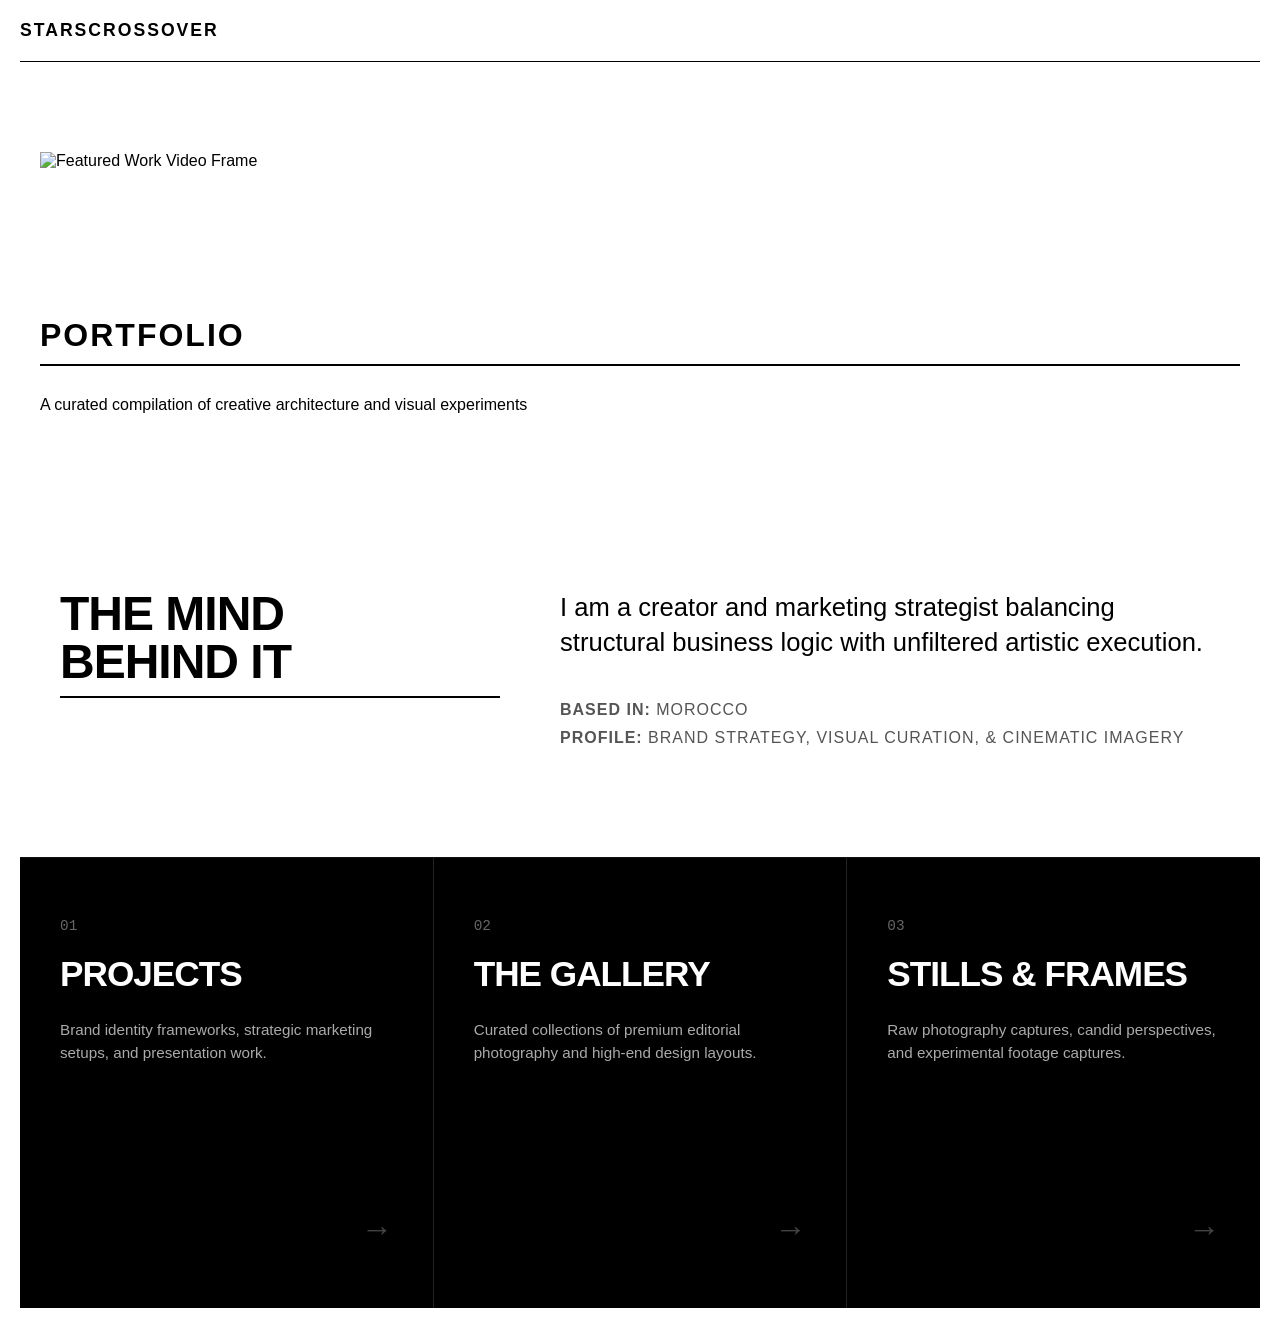
==== index.html @ d44fe6d1 "Update index.html" ====
<!DOCTYPE html>
<html lang="en">
<head>
    <meta charset="UTF-8">
    <meta name="viewport" content="width=device-width, initial-scale=1.0">
    <title>Portfolio - Starscrossover</title>
    <link rel="stylesheet" href="./style.css">
</head>
<body>

    <!-- MAIN BRAND HEADER -->
    <header class="site-header">
        <h1>Starscrossover</h1>
    </header>

    <!-- HERO IMAGE BLOCK (Inspired by Buro Reng) -->
    <section class="hero-image-container">
        <!-- You can replace this link later with any image or video still you want! -->
        <img src="https://images.unsplash.com/photo-1516035069371-29a1b244cc32?q=80&w=1600&auto=format&fit=crop" alt="Featured Work Video Frame">
    </section>

    <!-- BIG BOLD TITLE & REFINED TAGLINE -->
    <section class="portfolio-title-block">
        <h2 class="massive-title">PORTFOLIO</h2>
        <p class="refined-subtitle">A curated compilation of creative architecture and visual experiments</p>
    </section>

    <!-- ABOUT ME / INFO SECTION -->
    <section class="intro-section">
        <div class="intro-grid">
            <div class="intro-title">
                <h2>The Mind<br>Behind It</h2>
            </div>
            <div class="intro-text">
                <p class="bio-lead">I am a creator and marketing strategist balancing structural business logic with unfiltered artistic execution.</p>
                <div class="bio-details">
                    <p><strong>Based in:</strong> Morocco</p>
                    <p><strong>Profile:</strong> Brand Strategy, Visual Curation, & Cinematic Imagery</p>
                </div>
            </div>
        </div>
    </section>

    <!-- HORIZONTAL FUNKY GATEWAY DECK -->
    <main class="deck-section">
        <div class="deck-container">
            
            <a href="./projects/" class="deck-card">
                <span class="deck-number">01</span>
                <h3>Projects</h3>
                <p>Brand identity frameworks, strategic marketing setups, and presentation work.</p>
                <span class="deck-arrow">→</span>
            </a>

            <a href="./gallery/" class="deck-card">
                <span class="deck-number">02</span>
                <h3>The Gallery</h3>
                <p>Curated collections of premium editorial photography and high-end design layouts.</p>
                <span class="deck-arrow">→</span>
            </a>

            <a href="./stills/" class="deck-card">
                <span class="deck-number">03</span>
                <h3>Stills & Frames</h3>
                <p>Raw photography captures, candid perspectives, and experimental footage captures.</p>
                <span class="deck-arrow">→</span>
            </a>

        </div>
    </main>

</body>
</html>
---- style.css ----
html {
    scroll-behavior: smooth;
}

body {
    margin: 0;
    padding: 20px;
    font-family: Arial, sans-serif;
    background-color: #fff;
    color: #000;
}

header {
    display: flex;
    justify-content: space-between;
    align-items: center;
    padding-bottom: 20px;
    border-bottom: 1px solid #000; /* Clean raw black line */
    margin-bottom: 30px;
}

header h1 {
    font-size: 1.1rem;
    font-weight: bold;
    text-transform: uppercase;
    letter-spacing: 2px;
    margin: 0;
}

nav a {
    color: #000;
    text-decoration: none;
    margin-left: 15px;
    font-size: 0.9rem;
}

nav a:hover {
    text-decoration: underline;
}

/* The Daniel Arnold Grid Style */
.gallery {
    display: grid;
    /* This creates columns that automatically adjust to fill the screen width */
    grid-template-columns: repeat(auto-fill, minmax(250px, 1fr));
    gap: 10px; 
}

.gallery-item img {
    width: 100%;
    height: auto;
    display: block;
}

section {
    padding: 60px 20px;
    max-width: 1200px;
    margin: 0 auto;
}

section h2 {
    font-size: 2rem;
    margin-bottom: 30px;
    text-transform: uppercase;
    letter-spacing: 2px;
    border-bottom: 2px solid #000; /* Matches your clean black line theme */
    padding-bottom: 10px;
}

/* Sub-page layouts */
.page-container {
    max-width: 1000px;
    margin: 60px auto;
    padding: 0 20px;
}

.page-title {
    font-size: 2rem;
    text-transform: uppercase;
    letter-spacing: 2px;
    margin-bottom: 40px;
    border-bottom: 2px solid #000;
    padding-bottom: 10px;
}

/* Side-by-side Project Layout */
.work-item {
    display: flex;
    gap: 40px;
    margin-bottom: 60px;
    align-items: center;
    background: #fff;
}

.work-media {
    flex: 1;
}

.work-media img {
    width: 100%;
    height: auto;
    display: block;
}

.work-description {
    flex: 1;
}

.work-description h3 {
    font-size: 1.6rem;
    margin-top: 0;
    margin-bottom: 5px;
}

.work-description h4 {
    font-size: 1rem;
    color: #666;
    text-transform: uppercase;
    letter-spacing: 1px;
    margin-bottom: 20px;
}

.work-description p {
    font-size: 1rem;
    line-height: 1.6;
    color: #333;
}

/* Responsive tweak for mobile screens */
@media (max-width: 768px) {
    .work-item {
        flex-direction: column;
        gap: 20px;
    }
}
/* ==========================================
   NEW EDITORIAL ACCUEIL STYLES 
   ========================================== */

/* Full Screen Hero with Black & White Background Image */
.hero-section {
    position: relative;
    height: 100vh;
    width: 100%;
    display: flex;
    align-items: center;
    justify-content: center;
    text-align: center;
    /* You can swap the image URL below whenever you want to use your own background photo */
    background-image: url('https://images.unsplash.com/photo-1516035069371-29a1b244cc32?q=80&w=1600&auto=format&fit=crop');
    background-size: cover;
    background-position: center;
    background-repeat: no-repeat;
    filter: grayscale(100%); /* Keeps it moody black and white */
    padding: 0;
    margin: 0;
}

/* Subtle dark overlay so text pops sharply */
.hero-overlay {
    position: absolute;
    top: 0;
    left: 0;
    width: 100%;
    height: 100%;
    background: rgba(255, 255, 255, 0.15); /* Sleek light mist over the photo */
    z-index: 1;
}

.hero-content {
    position: relative;
    z-index: 2;
}

.hero-content h1 {
    font-size: clamp(4rem, 10vw, 8rem); /* Massively scales up cleanly without breaking */
    font-weight: 900;
    color: #000;
    letter-spacing: -4px;
    margin: 0;
    line-height: 0.9;
    text-transform: uppercase;
}

.hero-subtitle {
    font-size: clamp(0.9rem, 2vw, 1.2rem);
    color: #111;
    text-transform: uppercase;
    letter-spacing: 3px;
    margin-top: 20px;
    font-weight: 500;
}

/* Elegant Intro Block */
.intro-section {
    background: #fff;
    padding: 100px 40px;
    border-bottom: 1px solid #111;
}

.intro-grid {
    max-width: 1200px;
    margin: 0 auto;
    display: grid;
    grid-template-columns: 1fr 1.5fr;
    gap: 60px;
}

.intro-title h2 {
    font-size: 3rem;
    line-height: 1;
    letter-spacing: -1px;
    text-transform: uppercase;
    margin: 0;
}

.bio-lead {
    font-size: 1.6rem;
    line-height: 1.4;
    color: #000;
    margin-top: 0;
    margin-bottom: 40px;
}

.bio-details p {
    font-size: 1rem;
    margin: 10px 0;
    color: #555;
    text-transform: uppercase;
    letter-spacing: 1px;
}

/* Horizontal Funky Gateway Deck */
.deck-section {
    background: #000; /* Contrast shift to stark black */
    padding: 0;
}

.deck-container {
    display: flex;
    width: 100%;
    min-height: 450px;
}

.deck-card {
    flex: 1;
    padding: 60px 40px;
    color: #fff;
    text-decoration: none;
    border-right: 1px solid #222;
    display: flex;
    flex-direction: column;
    justify-content: space-between;
    transition: all 0.4s cubic-bezier(0.25, 1, 0.5, 1);
    position: relative;
    background: #000;
}

.deck-card:last-child {
    border-right: none;
}

.deck-number {
    font-size: 0.9rem;
    font-family: monospace;
    color: #666;
    display: block;
}

.deck-card h3 {
    font-size: 2.2rem;
    text-transform: uppercase;
    letter-spacing: -1px;
    margin: 20px 0 10px 0;
    transition: transform 0.3s ease;
}

.deck-card p {
    font-size: 0.95rem;
    line-height: 1.5;
    color: #aaa;
    margin-bottom: auto;
}

.deck-arrow {
    font-size: 2rem;
    color: #444;
    transition: all 0.3s ease;
    align-self: flex-end;
}

/* Modern Hover States */
.deck-card:hover {
    background: #111;
}

.deck-card:hover h3 {
    color: #fff;
    transform: translateX(5px);
}

.deck-card:hover .deck-arrow {
    color: #fff;
    transform: translateX(8px);
}

/* Responsive Overrides for Mobile Screens */
@media (max-width: 900px) {
    .intro-grid {
        grid-template-columns: 1fr;
        gap: 30px;
    }
    .deck-container {
        flex-direction: column;
    }
    .deck-card {
        border-right: none;
        border-bottom: 1px solid #222;
        min-height: 250px;
    }
}
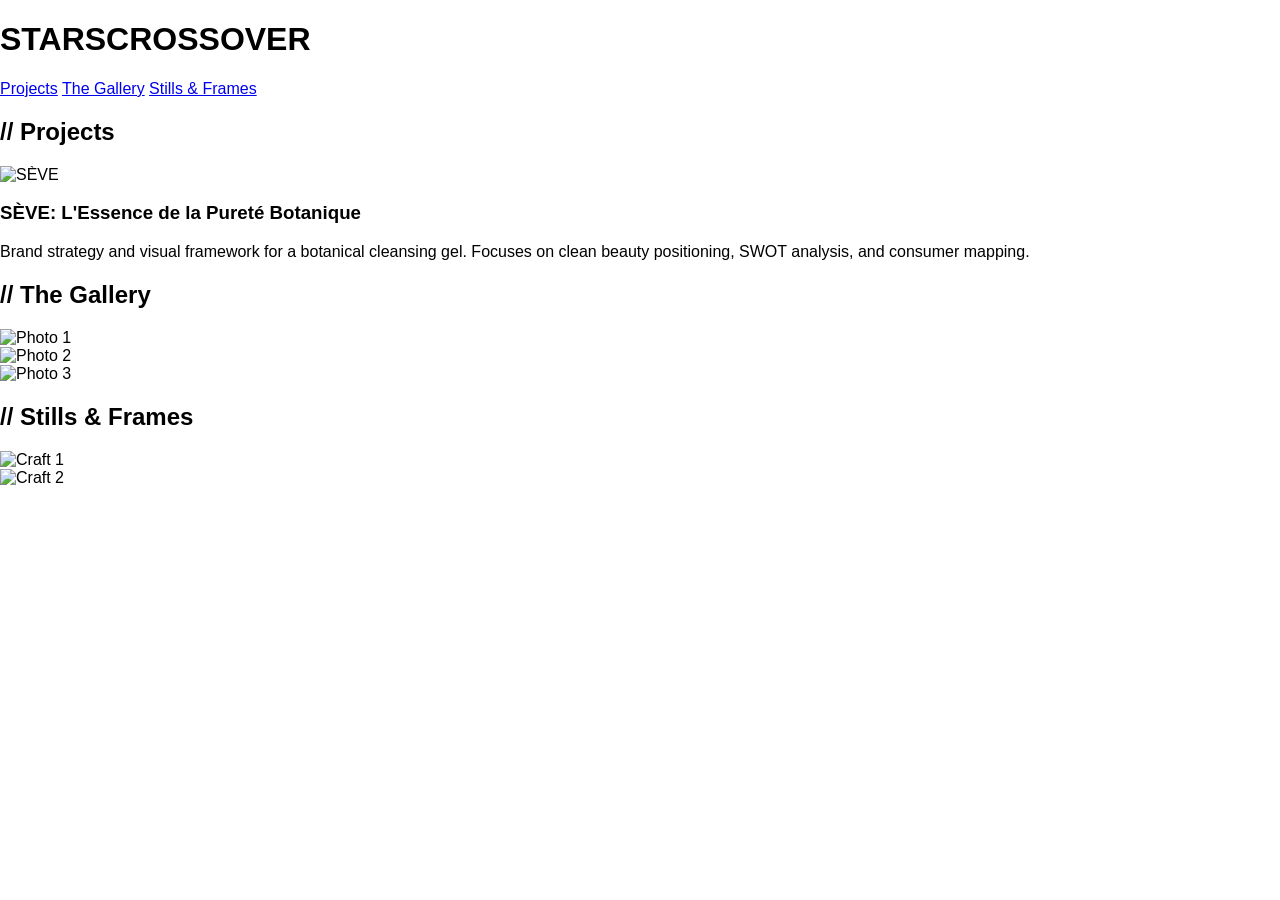
==== commit a2c7ce30: "Update index.html" ====
--- a/index.html
+++ b/index.html
@@ -3,70 +3,58 @@
 <head>
     <meta charset="UTF-8">
     <meta name="viewport" content="width=device-width, initial-scale=1.0">
-    <title>Portfolio - Starscrossover</title>
+    <title>Starscrossover</title>
     <link rel="stylesheet" href="./style.css">
 </head>
 <body>
 
-    <!-- MAIN BRAND HEADER -->
-    <header class="site-header">
-        <h1>Starscrossover</h1>
+    <!-- CLEAN RAW TOP NAVIGATION BAR -->
+    <header>
+        <h1>STARSCROSSOVER</h1>
+        <nav>
+            <a href="#projects">Projects</a>
+            <a href="#gallery">The Gallery</a>
+            <a href="#stills">Stills & Frames</a>
+        </nav>
     </header>
 
-    <!-- HERO IMAGE BLOCK (Inspired by Buro Reng) -->
-    <section class="hero-image-container">
-        <!-- You can replace this link later with any image or video still you want! -->
-        <img src="https://images.unsplash.com/photo-1516035069371-29a1b244cc32?q=80&w=1600&auto=format&fit=crop" alt="Featured Work Video Frame">
-    </section>
+    <!-- FLAT RAW CONTENT AREA -->
+    <main>
 
-    <!-- BIG BOLD TITLE & REFINED TAGLINE -->
-    <section class="portfolio-title-block">
-        <h2 class="massive-title">PORTFOLIO</h2>
-        <p class="refined-subtitle">A curated compilation of creative architecture and visual experiments</p>
-    </section>
-
-    <!-- ABOUT ME / INFO SECTION -->
-    <section class="intro-section">
-        <div class="intro-grid">
-            <div class="intro-title">
-                <h2>The Mind<br>Behind It</h2>
-            </div>
-            <div class="intro-text">
-                <p class="bio-lead">I am a creator and marketing strategist balancing structural business logic with unfiltered artistic execution.</p>
-                <div class="bio-details">
-                    <p><strong>Based in:</strong> Morocco</p>
-                    <p><strong>Profile:</strong> Brand Strategy, Visual Curation, & Cinematic Imagery</p>
+        <!-- PROJECTS -->
+        <section id="projects">
+            <h2>// Projects</h2>
+            
+            <div class="raw-item">
+                <div class="raw-media">
+                    <img src="https://picsum.photos/800/600" alt="SÈVE">
+                </div>
+                <div class="raw-info">
+                    <h3>SÈVE: L'Essence de la Pureté Botanique</h3>
+                    <p>Brand strategy and visual framework for a botanical cleansing gel. Focuses on clean beauty positioning, SWOT analysis, and consumer mapping.</p>
                 </div>
             </div>
-        </div>
-    </section>
+        </section>
 
-    <!-- HORIZONTAL FUNKY GATEWAY DECK -->
-    <main class="deck-section">
-        <div class="deck-container">
-            
-            <a href="./projects/" class="deck-card">
-                <span class="deck-number">01</span>
-                <h3>Projects</h3>
-                <p>Brand identity frameworks, strategic marketing setups, and presentation work.</p>
-                <span class="deck-arrow">→</span>
-            </a>
+        <!-- THE GALLERY -->
+        <section id="gallery">
+            <h2>// The Gallery</h2>
+            <div class="raw-grid">
+                <div class="grid-image"><img src="https://i.imgur.com/qf37Ljo.jpeg" alt="Photo 1"></div>
+                <div class="grid-image"><img src="https://picsum.photos/800/600?random=2" alt="Photo 2"></div>
+                <div class="grid-image"><img src="https://picsum.photos/700/900?random=4" alt="Photo 3"></div>
+            </div>
+        </section>
 
-            <a href="./gallery/" class="deck-card">
-                <span class="deck-number">02</span>
-                <h3>The Gallery</h3>
-                <p>Curated collections of premium editorial photography and high-end design layouts.</p>
-                <span class="deck-arrow">→</span>
-            </a>
+        <!-- STILLS & FRAMES -->
+        <section id="stills">
+            <h2>// Stills & Frames</h2>
+            <div class="raw-grid">
+                <div class="grid-image"><img src="https://picsum.photos/600/600?random=3" alt="Craft 1"></div>
+                <div class="grid-image"><img src="https://picsum.photos/800/700?random=5" alt="Craft 2"></div>
+            </div>
+        </section>
 
-            <a href="./stills/" class="deck-card">
-                <span class="deck-number">03</span>
-                <h3>Stills & Frames</h3>
-                <p>Raw photography captures, candid perspectives, and experimental footage captures.</p>
-                <span class="deck-arrow">→</span>
-            </a>
-
-        </div>
     </main>
 
 </body>
--- a/style.css
+++ b/style.css
@@ -1,201 +1,87 @@
+/* ==========================================
+   GLOBAL STYLES & RESET
+   ========================================== */
 html {
     scroll-behavior: smooth;
 }
 
 body {
     margin: 0;
-    padding: 20px;
+    padding: 0;
     font-family: Arial, sans-serif;
     background-color: #fff;
     color: #000;
 }
 
-header {
+/* Minimal Header */
+.site-header {
+    padding: 30px 40px;
+    background: #fff;
+}
+
+.site-header h1 {
+    font-size: 1.2rem;
+    font-weight: bold;
+    text-transform: uppercase;
+    letter-spacing: 2px;
+    margin: 0;
+}
+
+/* ==========================================
+   HERO IMAGE BLOCK (Buro Reng Vibe)
+   ========================================== */
+.hero-image-container {
+    width: 100%;
+    max-height: 85vh;
+    overflow: hidden;
+    background: #000;
     display: flex;
-    justify-content: space-between;
     align-items: center;
-    padding-bottom: 20px;
-    border-bottom: 1px solid #000; /* Clean raw black line */
-    margin-bottom: 30px;
-}
-
-header h1 {
-    font-size: 1.1rem;
-    font-weight: bold;
-    text-transform: uppercase;
-    letter-spacing: 2px;
-    margin: 0;
-}
-
-nav a {
-    color: #000;
-    text-decoration: none;
-    margin-left: 15px;
-    font-size: 0.9rem;
-}
-
-nav a:hover {
-    text-decoration: underline;
-}
-
-/* The Daniel Arnold Grid Style */
-.gallery {
-    display: grid;
-    /* This creates columns that automatically adjust to fill the screen width */
-    grid-template-columns: repeat(auto-fill, minmax(250px, 1fr));
-    gap: 10px; 
-}
-
-.gallery-item img {
+}
+
+.hero-image-container img {
     width: 100%;
     height: auto;
+    object-fit: cover;
     display: block;
-}
-
-section {
-    padding: 60px 20px;
-    max-width: 1200px;
-    margin: 0 auto;
-}
-
-section h2 {
-    font-size: 2rem;
-    margin-bottom: 30px;
-    text-transform: uppercase;
-    letter-spacing: 2px;
-    border-bottom: 2px solid #000; /* Matches your clean black line theme */
-    padding-bottom: 10px;
-}
-
-/* Sub-page layouts */
-.page-container {
-    max-width: 1000px;
-    margin: 60px auto;
-    padding: 0 20px;
-}
-
-.page-title {
-    font-size: 2rem;
-    text-transform: uppercase;
-    letter-spacing: 2px;
-    margin-bottom: 40px;
-    border-bottom: 2px solid #000;
-    padding-bottom: 10px;
-}
-
-/* Side-by-side Project Layout */
-.work-item {
-    display: flex;
-    gap: 40px;
-    margin-bottom: 60px;
-    align-items: center;
+    /* Optional: uncomment the line below if you want the image to be black and white too */
+    /* filter: grayscale(100%); */
+}
+
+/* ==========================================
+   MASSIVE TYPOGRAPHY BLOCK
+   ========================================== */
+.portfolio-title-block {
+    padding: 80px 40px;
     background: #fff;
 }
 
-.work-media {
-    flex: 1;
-}
-
-.work-media img {
-    width: 100%;
-    height: auto;
-    display: block;
-}
-
-.work-description {
-    flex: 1;
-}
-
-.work-description h3 {
-    font-size: 1.6rem;
-    margin-top: 0;
-    margin-bottom: 5px;
-}
-
-.work-description h4 {
-    font-size: 1rem;
-    color: #666;
-    text-transform: uppercase;
-    letter-spacing: 1px;
-    margin-bottom: 20px;
-}
-
-.work-description p {
-    font-size: 1rem;
-    line-height: 1.6;
+.massive-title {
+    font-size: clamp(4rem, 12vw, 9rem);
+    font-weight: 900;
+    letter-spacing: -4px;
+    margin: 0;
+    line-height: 0.85;
+    text-transform: uppercase;
+}
+
+.refined-subtitle {
+    font-size: clamp(1rem, 2.5vw, 1.4rem);
     color: #333;
-}
-
-/* Responsive tweak for mobile screens */
-@media (max-width: 768px) {
-    .work-item {
-        flex-direction: column;
-        gap: 20px;
-    }
-}
-/* ==========================================
-   NEW EDITORIAL ACCUEIL STYLES 
-   ========================================== */
-
-/* Full Screen Hero with Black & White Background Image */
-.hero-section {
-    position: relative;
-    height: 100vh;
-    width: 100%;
-    display: flex;
-    align-items: center;
-    justify-content: center;
-    text-align: center;
-    /* You can swap the image URL below whenever you want to use your own background photo */
-    background-image: url('https://images.unsplash.com/photo-1516035069371-29a1b244cc32?q=80&w=1600&auto=format&fit=crop');
-    background-size: cover;
-    background-position: center;
-    background-repeat: no-repeat;
-    filter: grayscale(100%); /* Keeps it moody black and white */
-    padding: 0;
-    margin: 0;
-}
-
-/* Subtle dark overlay so text pops sharply */
-.hero-overlay {
-    position: absolute;
-    top: 0;
-    left: 0;
-    width: 100%;
-    height: 100%;
-    background: rgba(255, 255, 255, 0.15); /* Sleek light mist over the photo */
-    z-index: 1;
-}
-
-.hero-content {
-    position: relative;
-    z-index: 2;
-}
-
-.hero-content h1 {
-    font-size: clamp(4rem, 10vw, 8rem); /* Massively scales up cleanly without breaking */
-    font-weight: 900;
-    color: #000;
-    letter-spacing: -4px;
-    margin: 0;
-    line-height: 0.9;
-    text-transform: uppercase;
-}
-
-.hero-subtitle {
-    font-size: clamp(0.9rem, 2vw, 1.2rem);
-    color: #111;
-    text-transform: uppercase;
-    letter-spacing: 3px;
-    margin-top: 20px;
+    margin-top: 30px;
+    max-width: 700px;
+    line-height: 1.4;
     font-weight: 500;
 }
 
-/* Elegant Intro Block */
+/* ==========================================
+   ABOUT / INTRO SECTION
+   ========================================== */
 .intro-section {
     background: #fff;
     padding: 100px 40px;
-    border-bottom: 1px solid #111;
+    border-top: 1px solid #000;
+    border-bottom: 1px solid #000;
 }
 
 .intro-grid {
@@ -230,9 +116,11 @@
     letter-spacing: 1px;
 }
 
-/* Horizontal Funky Gateway Deck */
+/* ==========================================
+   HORIZONTAL ENTRY DECK
+   ========================================== */
 .deck-section {
-    background: #000; /* Contrast shift to stark black */
+    background: #000;
     padding: 0;
 }
 
@@ -252,7 +140,6 @@
     flex-direction: column;
     justify-content: space-between;
     transition: all 0.4s cubic-bezier(0.25, 1, 0.5, 1);
-    position: relative;
     background: #000;
 }
 
@@ -264,7 +151,6 @@
     font-size: 0.9rem;
     font-family: monospace;
     color: #666;
-    display: block;
 }
 
 .deck-card h3 {
@@ -289,13 +175,12 @@
     align-self: flex-end;
 }
 
-/* Modern Hover States */
+/* Hovers */
 .deck-card:hover {
     background: #111;
 }
 
 .deck-card:hover h3 {
-    color: #fff;
     transform: translateX(5px);
 }
 
@@ -304,7 +189,9 @@
     transform: translateX(8px);
 }
 
-/* Responsive Overrides for Mobile Screens */
+/* ==========================================
+   RESPONSIVE OVERRIDES
+   ========================================== */
 @media (max-width: 900px) {
     .intro-grid {
         grid-template-columns: 1fr;
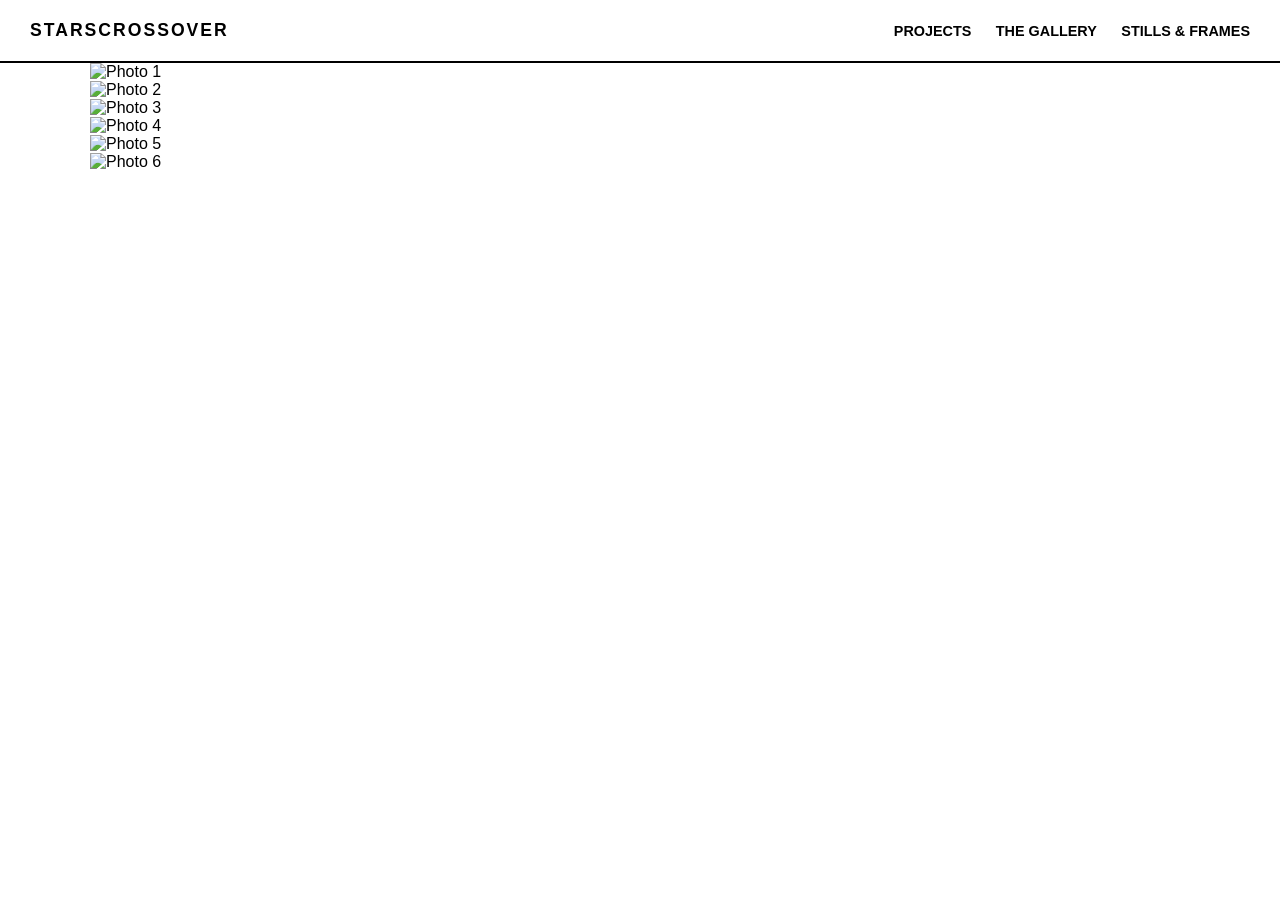
==== commit 2e9df5f1: "Update index.html" ====
--- a/index.html
+++ b/index.html
@@ -8,7 +8,6 @@
 </head>
 <body>
 
-    <!-- CLEAN RAW TOP NAVIGATION BAR -->
     <header>
         <h1>STARSCROSSOVER</h1>
         <nav>
@@ -18,43 +17,14 @@
         </nav>
     </header>
 
-    <!-- FLAT RAW CONTENT AREA -->
-    <main>
-
-        <!-- PROJECTS -->
-        <section id="projects">
-            <h2>// Projects</h2>
-            
-            <div class="raw-item">
-                <div class="raw-media">
-                    <img src="https://picsum.photos/800/600" alt="SÈVE">
-                </div>
-                <div class="raw-info">
-                    <h3>SÈVE: L'Essence de la Pureté Botanique</h3>
-                    <p>Brand strategy and visual framework for a botanical cleansing gel. Focuses on clean beauty positioning, SWOT analysis, and consumer mapping.</p>
-                </div>
-            </div>
-        </section>
-
-        <!-- THE GALLERY -->
-        <section id="gallery">
-            <h2>// The Gallery</h2>
-            <div class="raw-grid">
-                <div class="grid-image"><img src="https://i.imgur.com/qf37Ljo.jpeg" alt="Photo 1"></div>
-                <div class="grid-image"><img src="https://picsum.photos/800/600?random=2" alt="Photo 2"></div>
-                <div class="grid-image"><img src="https://picsum.photos/700/900?random=4" alt="Photo 3"></div>
-            </div>
-        </section>
-
-        <!-- STILLS & FRAMES -->
-        <section id="stills">
-            <h2>// Stills & Frames</h2>
-            <div class="raw-grid">
-                <div class="grid-image"><img src="https://picsum.photos/600/600?random=3" alt="Craft 1"></div>
-                <div class="grid-image"><img src="https://picsum.photos/800/700?random=5" alt="Craft 2"></div>
-            </div>
-        </section>
-
+    <main class="gallery">
+        <!-- Add as many images as you want here, they will automatically arrange into a perfect grid -->
+        <div class="gallery-item"><img src="https://i.imgur.com/qf37Ljo.jpeg" alt="Photo 1"></div>
+        <div class="gallery-item"><img src="https://picsum.photos/800/600?random=2" alt="Photo 2"></div>
+        <div class="gallery-item"><img src="https://picsum.photos/600/600?random=3" alt="Photo 3"></div>
+        <div class="gallery-item"><img src="https://picsum.photos/700/900?random=4" alt="Photo 4"></div>
+        <div class="gallery-item"><img src="https://picsum.photos/800/700?random=5" alt="Photo 5"></div>
+        <div class="gallery-item"><img src="https://picsum.photos/600/800?random=6" alt="Photo 6"></div>
     </main>
 
 </body>
--- a/style.css
+++ b/style.css
@@ -1,5 +1,5 @@
 /* ==========================================
-   GLOBAL STYLES & RESET
+   BRUTALIST URBAN RESET
    ========================================== */
 html {
     scroll-behavior: smooth;
@@ -13,196 +13,125 @@
     color: #000;
 }
 
-/* Minimal Header */
-.site-header {
-    padding: 30px 40px;
+/* Header & Nav back on a clean single line */
+header {
+    display: flex;
+    justify-content: space-between;
+    align-items: center;
+    padding: 20px 30px;
+    border-bottom: 2px solid #000; /* Sharp, thick black line */
     background: #fff;
+    position: sticky;
+    top: 0;
+    z-index: 100;
 }
 
-.site-header h1 {
-    font-size: 1.2rem;
+header h1 {
+    font-size: 1.1rem;
     font-weight: bold;
-    text-transform: uppercase;
     letter-spacing: 2px;
     margin: 0;
 }
 
-/* ==========================================
-   HERO IMAGE BLOCK (Buro Reng Vibe)
-   ========================================== */
-.hero-image-container {
-    width: 100%;
-    max-height: 85vh;
-    overflow: hidden;
-    background: #000;
-    display: flex;
-    align-items: center;
-}
-
-.hero-image-container img {
-    width: 100%;
-    height: auto;
-    object-fit: cover;
-    display: block;
-    /* Optional: uncomment the line below if you want the image to be black and white too */
-    /* filter: grayscale(100%); */
-}
-
-/* ==========================================
-   MASSIVE TYPOGRAPHY BLOCK
-   ========================================== */
-.portfolio-title-block {
-    padding: 80px 40px;
-    background: #fff;
-}
-
-.massive-title {
-    font-size: clamp(4rem, 12vw, 9rem);
-    font-weight: 900;
-    letter-spacing: -4px;
-    margin: 0;
-    line-height: 0.85;
+nav a {
+    color: #000;
+    text-decoration: none;
+    margin-left: 20px;
+    font-size: 0.9rem;
+    font-weight: bold;
     text-transform: uppercase;
 }
 
-.refined-subtitle {
-    font-size: clamp(1rem, 2.5vw, 1.4rem);
-    color: #333;
-    margin-top: 30px;
-    max-width: 700px;
-    line-height: 1.4;
-    font-weight: 500;
+nav a:hover {
+    text-decoration: underline;
 }
 
-/* ==========================================
-   ABOUT / INTRO SECTION
-   ========================================== */
-.intro-section {
-    background: #fff;
-    padding: 100px 40px;
-    border-top: 1px solid #000;
-    border-bottom: 1px solid #000;
+/* Content Container */
+main {
+    max-width: 1100px;
+    margin: 0 auto;
+    padding: 0 30px;
 }
 
-.intro-grid {
-    max-width: 1200px;
-    margin: 0 auto;
-    display: grid;
-    grid-template-columns: 1fr 1.5fr;
-    gap: 60px;
+section {
+    padding: 60px 0;
+    border-bottom: 1px dashed #000; /* Industrial dashed breaklines */
 }
 
-.intro-title h2 {
-    font-size: 3rem;
-    line-height: 1;
-    letter-spacing: -1px;
-    text-transform: uppercase;
-    margin: 0;
+section:last-child {
+    border-bottom: none;
 }
 
-.bio-lead {
-    font-size: 1.6rem;
-    line-height: 1.4;
-    color: #000;
+section h2 {
+    font-family: monospace; /* Gives it an unedited code look */
+    font-size: 1.2rem;
+    letter-spacing: 1px;
     margin-top: 0;
     margin-bottom: 40px;
 }
 
-.bio-details p {
-    font-size: 1rem;
-    margin: 10px 0;
-    color: #555;
-    text-transform: uppercase;
-    letter-spacing: 1px;
+/* Raw Project Layout (Image + Text block) */
+.raw-item {
+    display: flex;
+    gap: 40px;
+    align-items: flex-start;
 }
 
-/* ==========================================
-   HORIZONTAL ENTRY DECK
-   ========================================== */
-.deck-section {
-    background: #000;
-    padding: 0;
+.raw-media {
+    flex: 1.2;
 }
 
-.deck-container {
-    display: flex;
+.raw-media img {
     width: 100%;
-    min-height: 450px;
+    height: auto;
+    display: block;
+    border: 1px solid #000; /* Stark frame around image */
 }
 
-.deck-card {
+.raw-info {
     flex: 1;
-    padding: 60px 40px;
-    color: #fff;
-    text-decoration: none;
-    border-right: 1px solid #222;
-    display: flex;
-    flex-direction: column;
-    justify-content: space-between;
-    transition: all 0.4s cubic-bezier(0.25, 1, 0.5, 1);
-    background: #000;
 }
 
-.deck-card:last-child {
-    border-right: none;
+.raw-info h3 {
+    font-size: 1.3rem;
+    margin-top: 0;
+    margin-bottom: 15px;
+    font-weight: bold;
 }
 
-.deck-number {
-    font-size: 0.9rem;
-    font-family: monospace;
-    color: #666;
+.raw-info p {
+    font-size: 0.95rem;
+    line-height: 1.6;
+    color: #333;
 }
 
-.deck-card h3 {
-    font-size: 2.2rem;
-    text-transform: uppercase;
-    letter-spacing: -1px;
-    margin: 20px 0 10px 0;
-    transition: transform 0.3s ease;
+/* Clean, Raw Photo Grids */
+.raw-grid {
+    display: grid;
+    grid-template-columns: repeat(auto-fit, minmax(280px, 1fr));
+    gap: 20px;
 }
 
-.deck-card p {
-    font-size: 0.95rem;
-    line-height: 1.5;
-    color: #aaa;
-    margin-bottom: auto;
+.grid-image img {
+    width: 100%;
+    height: auto;
+    display: block;
+    border: 1px solid #000;
 }
 
-.deck-arrow {
-    font-size: 2rem;
-    color: #444;
-    transition: all 0.3s ease;
-    align-self: flex-end;
-}
-
-/* Hovers */
-.deck-card:hover {
-    background: #111;
-}
-
-.deck-card:hover h3 {
-    transform: translateX(5px);
-}
-
-.deck-card:hover .deck-arrow {
-    color: #fff;
-    transform: translateX(8px);
-}
-
-/* ==========================================
-   RESPONSIVE OVERRIDES
-   ========================================== */
-@media (max-width: 900px) {
-    .intro-grid {
-        grid-template-columns: 1fr;
-        gap: 30px;
+/* Quick responsive tweak for smaller viewports */
+@media (max-width: 768px) {
+    header {
+        flex-direction: column;
+        align-items: flex-start;
+        gap: 15px;
     }
-    .deck-container {
+    nav a {
+        margin-left: 0;
+        margin-right: 15px;
+    }
+    .raw-item {
         flex-direction: column;
-    }
-    .deck-card {
-        border-right: none;
-        border-bottom: 1px solid #222;
-        min-height: 250px;
+        gap: 20px;
     }
 }
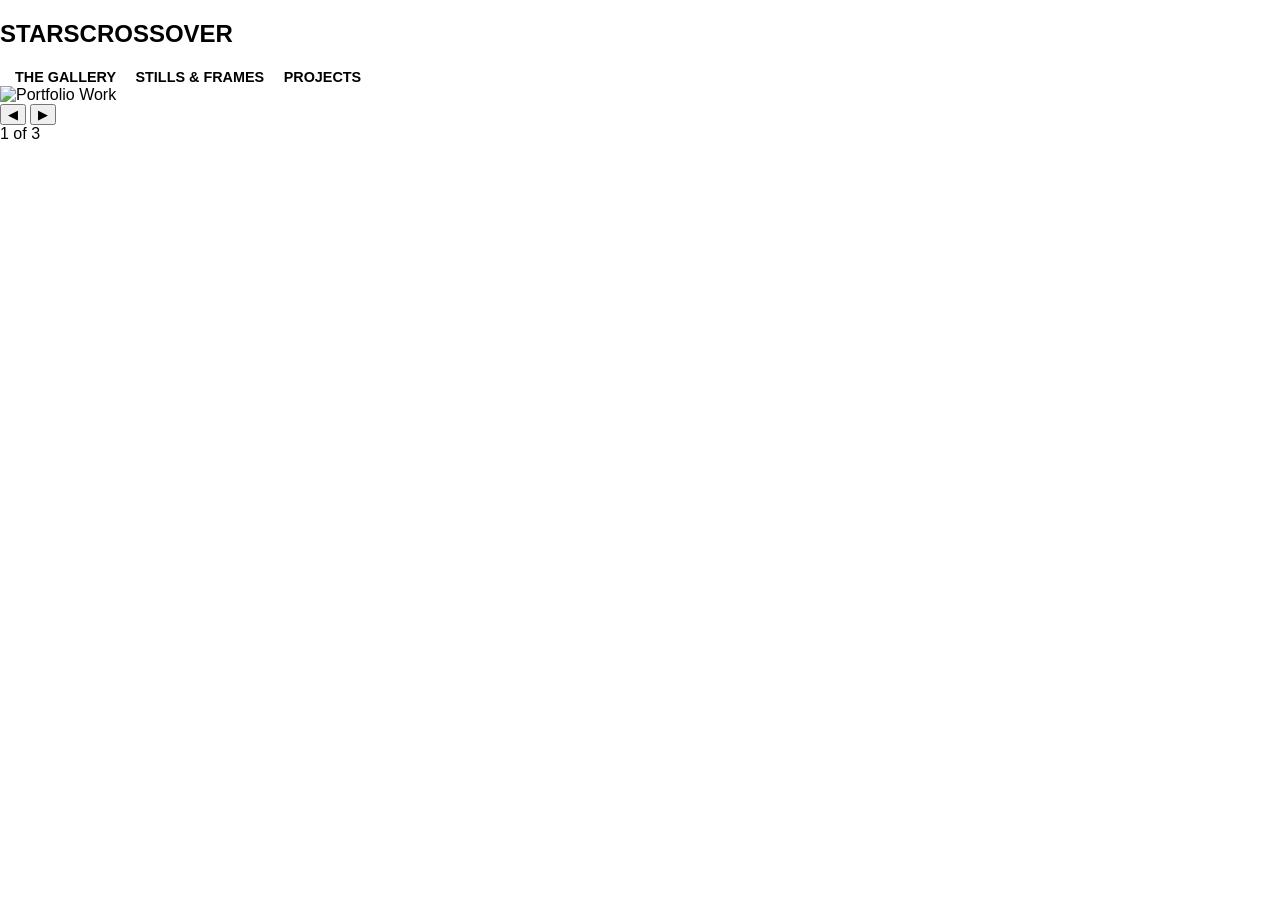
==== commit cb710eaf: "Update index.html" ====
--- a/index.html
+++ b/index.html
@@ -3,29 +3,120 @@
 <head>
     <meta charset="UTF-8">
     <meta name="viewport" content="width=device-width, initial-scale=1.0">
-    <title>Starscrossover</title>
+    <title>STARSCROSSOVER</title>
     <link rel="stylesheet" href="./style.css">
 </head>
 <body>
 
-    <header>
-        <h1>STARSCROSSOVER</h1>
-        <nav>
-            <a href="#projects">Projects</a>
-            <a href="#gallery">The Gallery</a>
-            <a href="#stills">Stills & Frames</a>
-        </nav>
-    </header>
+    <div class="portfolio-container">
+        
+        <!-- FIXED LEFT SIDE PANEL (Inspired by image_3cfa68.png & image_3cf6fd.jpg) -->
+        <aside class="side-panel">
+            <div class="logo-area">
+                <h1>STARSCROSSOVER</h1>
+            </div>
+            <nav class="nav-links">
+                <a href="#" class="active" onclick="switchCategory('gallery')">The Gallery</a>
+                <a href="#" onclick="switchCategory('stills')">Stills & Frames</a>
+                <a href="#" onclick="switchCategory('projects')">Projects</a>
+            </nav>
+        </aside>
 
-    <main class="gallery">
-        <!-- Add as many images as you want here, they will automatically arrange into a perfect grid -->
-        <div class="gallery-item"><img src="https://i.imgur.com/qf37Ljo.jpeg" alt="Photo 1"></div>
-        <div class="gallery-item"><img src="https://picsum.photos/800/600?random=2" alt="Photo 2"></div>
-        <div class="gallery-item"><img src="https://picsum.photos/600/600?random=3" alt="Photo 3"></div>
-        <div class="gallery-item"><img src="https://picsum.photos/700/900?random=4" alt="Photo 4"></div>
-        <div class="gallery-item"><img src="https://picsum.photos/800/700?random=5" alt="Photo 5"></div>
-        <div class="gallery-item"><img src="https://picsum.photos/600/800?random=6" alt="Photo 6"></div>
-    </main>
+        <!-- MAIN VIEWER AREA -->
+        <main class="viewer-area">
+            <div class="image-wrapper">
+                <img id="display-image" src="" alt="Portfolio Work">
+            </div>
+
+            <!-- ARROW CONTROLS & COUNTER -->
+            <div class="controls-container">
+                <div class="arrow-buttons">
+                    <button onclick="prevImage()">◀</button>
+                    <button onclick="nextImage()">▶</button>
+                </div>
+                <div id="image-counter" class="counter">0 of 0</div>
+            </div>
+        </main>
+
+    </div>
+
+    <!-- RAW SLIDER SCRIPT -->
+    <script>
+        // Paste your own hosted image URLs here to display your real work!
+        const portfolioData = {
+            gallery: [
+                "https://i.imgur.com/qf37Ljo.jpeg",
+                "https://picsum.photos/800/600?random=11",
+                "https://picsum.photos/700/900?random=12"
+            ],
+            stills: [
+                "https://picsum.photos/600/600?random=21",
+                "https://picsum.photos/800/700?random=22"
+            ],
+            projects: [
+                "https://picsum.photos/800/600?random=31"
+            ]
+        };
+
+        let currentCategory = 'gallery';
+        let currentIndex = 0;
+
+        function updateViewer() {
+            const images = portfolioData[currentCategory];
+            const imgElement = document.getElementById('display-image');
+            const counterElement = document.getElementById('image-counter');
+            
+            if (images && images.length > 0) {
+                imgElement.src = images[currentIndex];
+                counterElement.textContent = `${currentIndex + 1} of ${images.length}`;
+                imgElement.style.display = "block";
+            } else {
+                imgElement.style.display = "none";
+                counterElement.textContent = "0 of 0";
+            }
+        }
+
+        function switchCategory(category) {
+            currentCategory = category;
+            currentIndex = 0;
+            
+            // Toggle active menu styling
+            document.querySelectorAll('.nav-links a').forEach(link => {
+                link.classList.remove('active');
+                if(link.textContent.toLowerCase().includes(category === 'stills' ? 'stills' : category)) {
+                    link.classList.add('active');
+                }
+            });
+
+            updateViewer();
+            event.preventDefault();
+        }
+
+        function nextImage() {
+            const images = portfolioData[currentCategory];
+            if (currentIndex < images.length - 1) {
+                currentIndex++;
+            } else {
+                currentIndex = 0; // Loops back to start
+            }
+            updateViewer();
+        }
+
+        function prevImage() {
+            const images = portfolioData[currentCategory];
+            if (currentIndex > 0) {
+                currentIndex--;
+            } else {
+                currentIndex = images.length - 1; // Loops to end
+            }
+            updateViewer();
+        }
+
+        // Run on load
+        window.onload = () => {
+            updateViewer();
+        };
+    </script>
 
 </body>
 </html>
--- a/style.css
+++ b/style.css
@@ -1,6 +1,3 @@
-/* ==========================================
-   BRUTALIST URBAN RESET
-   ========================================== */
 html {
     scroll-behavior: smooth;
 }
@@ -13,22 +10,20 @@
     color: #000;
 }
 
-/* Header & Nav back on a clean single line */
 header {
     display: flex;
     justify-content: space-between;
     align-items: center;
     padding: 20px 30px;
-    border-bottom: 2px solid #000; /* Sharp, thick black line */
+    border-bottom: 1px solid #000; /* Clean raw thin black line */
+    margin-bottom: 30px;
     background: #fff;
-    position: sticky;
-    top: 0;
-    z-index: 100;
 }
 
 header h1 {
     font-size: 1.1rem;
     font-weight: bold;
+    text-transform: uppercase;
     letter-spacing: 2px;
     margin: 0;
 }
@@ -36,7 +31,7 @@
 nav a {
     color: #000;
     text-decoration: none;
-    margin-left: 20px;
+    margin-left: 15px;
     font-size: 0.9rem;
     font-weight: bold;
     text-transform: uppercase;
@@ -46,80 +41,21 @@
     text-decoration: underline;
 }
 
-/* Content Container */
-main {
-    max-width: 1100px;
-    margin: 0 auto;
-    padding: 0 30px;
+/* Daniel Arnold Grid Style */
+.gallery {
+    display: grid;
+    grid-template-columns: repeat(auto-fill, minmax(250px, 1fr));
+    gap: 10px;
+    padding: 0 30px 30px 30px;
 }
 
-section {
-    padding: 60px 0;
-    border-bottom: 1px dashed #000; /* Industrial dashed breaklines */
-}
-
-section:last-child {
-    border-bottom: none;
-}
-
-section h2 {
-    font-family: monospace; /* Gives it an unedited code look */
-    font-size: 1.2rem;
-    letter-spacing: 1px;
-    margin-top: 0;
-    margin-bottom: 40px;
-}
-
-/* Raw Project Layout (Image + Text block) */
-.raw-item {
-    display: flex;
-    gap: 40px;
-    align-items: flex-start;
-}
-
-.raw-media {
-    flex: 1.2;
-}
-
-.raw-media img {
+.gallery-item img {
     width: 100%;
     height: auto;
     display: block;
-    border: 1px solid #000; /* Stark frame around image */
 }
 
-.raw-info {
-    flex: 1;
-}
-
-.raw-info h3 {
-    font-size: 1.3rem;
-    margin-top: 0;
-    margin-bottom: 15px;
-    font-weight: bold;
-}
-
-.raw-info p {
-    font-size: 0.95rem;
-    line-height: 1.6;
-    color: #333;
-}
-
-/* Clean, Raw Photo Grids */
-.raw-grid {
-    display: grid;
-    grid-template-columns: repeat(auto-fit, minmax(280px, 1fr));
-    gap: 20px;
-}
-
-.grid-image img {
-    width: 100%;
-    height: auto;
-    display: block;
-    border: 1px solid #000;
-}
-
-/* Quick responsive tweak for smaller viewports */
+/* Responsive fix for mobile layout */
 @media (max-width: 768px) {
     header {
         flex-direction: column;
@@ -130,8 +66,8 @@
         margin-left: 0;
         margin-right: 15px;
     }
-    .raw-item {
-        flex-direction: column;
-        gap: 20px;
+    .gallery {
+        padding: 0 15px 15px 15px;
+        gap: 8px;
     }
 }
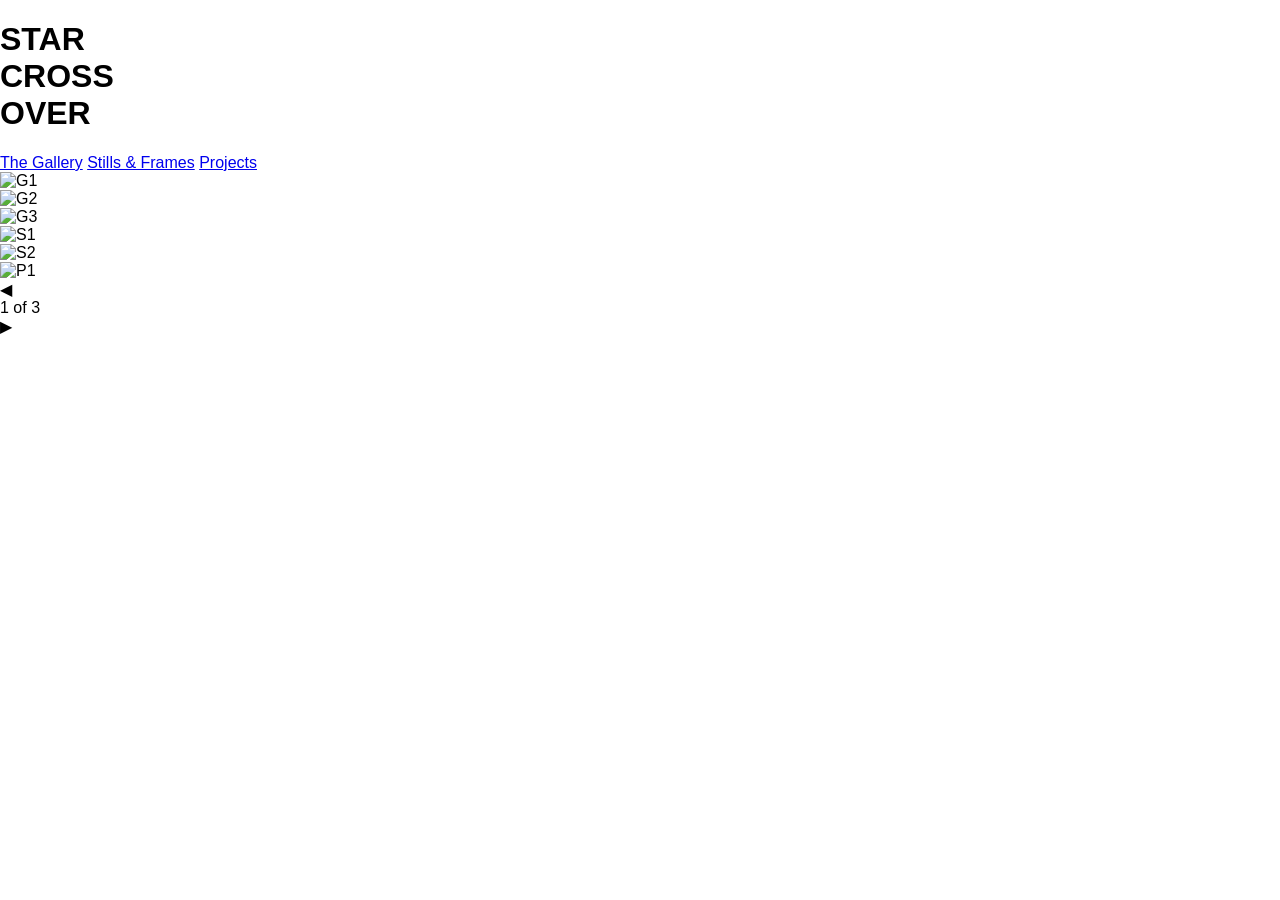
==== commit 92d55d6b: "Update index.html" ====
--- a/index.html
+++ b/index.html
@@ -6,117 +6,104 @@
     <title>STARSCROSSOVER</title>
     <link rel="stylesheet" href="./style.css">
 </head>
-<body>
+<body class="header-position-left gallery-layout-default">
 
-    <div class="portfolio-container">
-        
-        <!-- FIXED LEFT SIDE PANEL (Inspired by image_3cfa68.png & image_3cf6fd.jpg) -->
-        <aside class="side-panel">
-            <div class="logo-area">
-                <h1>STARSCROSSOVER</h1>
-            </div>
-            <nav class="nav-links">
-                <a href="#" class="active" onclick="switchCategory('gallery')">The Gallery</a>
-                <a href="#" onclick="switchCategory('stills')">Stills & Frames</a>
-                <a href="#" onclick="switchCategory('projects')">Projects</a>
-            </nav>
-        </aside>
+    <div id="canvasWrapper">
+        <div id="canvas">
+            
+            <!-- FIXED LEFT SIDEBAR (Stacked text layout) -->
+            <header id="headerWrapper">
+                <div id="logoWrapper">
+                    <h1 class="logo-text">STAR<br>CROSS<br>OVER</h1>
+                </div>
+                <nav id="mainNavigation">
+                    <a href="#" class="active-link" onclick="switchTab('gallery')">The Gallery</a>
+                    <a href="#" onclick="switchTab('stills')">Stills & Frames</a>
+                    <a href="#" onclick="switchTab('projects')">Projects</a>
+                </nav>
+            </header>
 
-        <!-- MAIN VIEWER AREA -->
-        <main class="viewer-area">
-            <div class="image-wrapper">
-                <img id="display-image" src="" alt="Portfolio Work">
-            </div>
+            <!-- MAIN CONTAINER MATCHING SQS STRUCTURAL DNA -->
+            <main id="pageWrapper" role="main">
+                <section id="page">
+                    <div id="mainContent">
+                        <div id="galleryWrapper">
+                            <div id="slideshowwrapper">
+                                <div id="slideshow" class="sqs-gallery-design-stacked">
+                                    
+                                    <!-- All active frames loaded and waiting -->
+                                    <div class="slide loaded active" data-cat="gallery"><img src="https://i.imgur.com/qf37Ljo.jpeg" alt="G1"></div>
+                                    <div class="slide loaded" data-cat="gallery"><img src="https://picsum.photos/800/600?random=1" alt="G2"></div>
+                                    <div class="slide loaded" data-cat="gallery"><img src="https://picsum.photos/700/900?random=2" alt="G3"></div>
+                                    
+                                    <div class="slide loaded" data-cat="stills"><img src="https://picsum.photos/600/600?random=3" alt="S1"></div>
+                                    <div class="slide loaded" data-cat="stills"><img src="https://picsum.photos/800/700?random=4" alt="S2"></div>
+                                    
+                                    <div class="slide loaded" data-cat="projects"><img src="https://picsum.photos/800/600?random=5" alt="P1"></div>
 
-            <!-- ARROW CONTROLS & COUNTER -->
-            <div class="controls-container">
-                <div class="arrow-buttons">
-                    <button onclick="prevImage()">◀</button>
-                    <button onclick="nextImage()">▶</button>
-                </div>
-                <div id="image-counter" class="counter">0 of 0</div>
-            </div>
-        </main>
+                                </div>
+                            </div>
 
+                            <!-- NATIVE CONTROLS (Click anywhere or use arrows to flip) -->
+                            <div class="gallery-controls">
+                                <div class="control prev-slide" onclick="changeSlide(-1)">◀</div>
+                                <div id="imageData" class="counter-display">1 of 3</div>
+                                <div class="control next-slide" onclick="changeSlide(1)">▶</div>
+                            </div>
+
+                        </div>
+                    </div>
+                </section>
+            </main>
+
+        </div>
     </div>
 
-    <!-- RAW SLIDER SCRIPT -->
+    <!-- CLEAN SWITCHER RUNTIME -->
     <script>
-        // Paste your own hosted image URLs here to display your real work!
-        const portfolioData = {
-            gallery: [
-                "https://i.imgur.com/qf37Ljo.jpeg",
-                "https://picsum.photos/800/600?random=11",
-                "https://picsum.photos/700/900?random=12"
-            ],
-            stills: [
-                "https://picsum.photos/600/600?random=21",
-                "https://picsum.photos/800/700?random=22"
-            ],
-            projects: [
-                "https://picsum.photos/800/600?random=31"
-            ]
-        };
-
-        let currentCategory = 'gallery';
+        let currentCat = 'gallery';
         let currentIndex = 0;
 
-        function updateViewer() {
-            const images = portfolioData[currentCategory];
-            const imgElement = document.getElementById('display-image');
-            const counterElement = document.getElementById('image-counter');
+        function getActiveSlides() {
+            return Array.from(document.querySelectorAll(`.slide[data-cat="${currentCat}"]`));
+        }
+
+        function render() {
+            const allSlides = document.querySelectorAll('.slide');
+            allSlides.forEach(s => s.classList.remove('active'));
             
-            if (images && images.length > 0) {
-                imgElement.src = images[currentIndex];
-                counterElement.textContent = `${currentIndex + 1} of ${images.length}`;
-                imgElement.style.display = "block";
-            } else {
-                imgElement.style.display = "none";
-                counterElement.textContent = "0 of 0";
+            const activeSlides = getActiveSlides();
+            if (activeSlides.length > 0) {
+                if (currentIndex >= activeSlides.length) currentIndex = 0;
+                if (currentIndex < 0) currentIndex = activeSlides.length - 1;
+                
+                activeSlides[currentIndex].classList.add('active');
+                document.getElementById('imageData').textContent = `${currentIndex + 1} of ${activeSlides.length}`;
             }
         }
 
-        function switchCategory(category) {
-            currentCategory = category;
+        function switchTab(cat) {
+            currentCat = cat;
             currentIndex = 0;
             
-            // Toggle active menu styling
-            document.querySelectorAll('.nav-links a').forEach(link => {
-                link.classList.remove('active');
-                if(link.textContent.toLowerCase().includes(category === 'stills' ? 'stills' : category)) {
-                    link.classList.add('active');
+            document.querySelectorAll('#mainNavigation a').forEach(link => {
+                link.classList.remove('active-link');
+                if(link.textContent.toLowerCase().includes(cat === 'stills' ? 'stills' : cat)) {
+                    link.classList.add('active-link');
                 }
             });
 
-            updateViewer();
+            render();
             event.preventDefault();
         }
 
-        function nextImage() {
-            const images = portfolioData[currentCategory];
-            if (currentIndex < images.length - 1) {
-                currentIndex++;
-            } else {
-                currentIndex = 0; // Loops back to start
-            }
-            updateViewer();
+        function changeSlide(direction) {
+            currentIndex += direction;
+            render();
         }
 
-        function prevImage() {
-            const images = portfolioData[currentCategory];
-            if (currentIndex > 0) {
-                currentIndex--;
-            } else {
-                currentIndex = images.length - 1; // Loops to end
-            }
-            updateViewer();
-        }
-
-        // Run on load
-        window.onload = () => {
-            updateViewer();
-        };
+        // Initialize view
+        window.onload = () => { render(); };
     </script>
-
 </body>
 </html>
--- a/style.css
+++ b/style.css
@@ -1,73 +1,139 @@
-html {
-    scroll-behavior: smooth;
-}
-
+/* ==========================================
+   RAW SIDE PANEL LAYOUT (DANIEL ARNOLD STYLE)
+   ========================================== */
 body {
     margin: 0;
     padding: 0;
     font-family: Arial, sans-serif;
     background-color: #fff;
     color: #000;
+    overflow: hidden; /* Prevents ugly double scrollbars */
 }
 
-header {
+.portfolio-container {
     display: flex;
-    justify-content: space-between;
+    width: 100vw;
+    height: 100vh;
+}
+
+/* Left Sidebar Panel */
+.side-panel {
+    width: 260px;
+    padding: 60px 40px;
+    display: flex;
+    flex-direction: column;
+    gap: 40px;
+    flex-shrink: 0;
+}
+
+/* Stacked text header style from image_3cfa68.png */
+.logo-area h1 {
+    font-size: 1.6rem;
+    font-weight: 900;
+    line-height: 1.1;
+    letter-spacing: 1px;
+    text-transform: uppercase;
+    margin: 0;
+    max-width: 150px; /* Forces text to stack cleanly like the image */
+}
+
+/* Clean vertical link column */
+.nav-links {
+    display: flex;
+    flex-direction: column;
+    gap: 15px;
+}
+
+.nav-links a {
+    color: #000;
+    text-decoration: none;
+    font-size: 1rem;
+    font-weight: bold;
+    transition: color 0.2s ease;
+}
+
+.nav-links a:hover {
+    text-decoration: underline;
+}
+
+/* Selected link turns red just like Daniel Arnold's site! */
+.nav-links a.active {
+    color: #ff0000;
+}
+
+/* Main Display Viewer Window */
+.viewer-area {
+    flex-grow: 1;
+    display: flex;
+    flex-direction: column;
     align-items: center;
-    padding: 20px 30px;
-    border-bottom: 1px solid #000; /* Clean raw thin black line */
-    margin-bottom: 30px;
+    justify-content: center;
+    padding: 40px;
     background: #fff;
 }
 
-header h1 {
-    font-size: 1.1rem;
-    font-weight: bold;
-    text-transform: uppercase;
-    letter-spacing: 2px;
-    margin: 0;
+.image-wrapper {
+    max-width: 80%;
+    max-height: 75vh;
+    display: flex;
+    align-items: center;
+    justify-content: center;
 }
 
-nav a {
-    color: #000;
-    text-decoration: none;
-    margin-left: 15px;
-    font-size: 0.9rem;
-    font-weight: bold;
-    text-transform: uppercase;
+.image-wrapper img {
+    max-width: 100%;
+    max-height: 75vh;
+    width: auto;
+    height: auto;
+    display: block;
+    object-fit: contain;
 }
 
-nav a:hover {
-    text-decoration: underline;
+/* Arrow controls row */
+.controls-container {
+    display: flex;
+    align-items: center;
+    gap: 20px;
+    margin-top: 25px;
+    width: 80%;
+    justify-content: flex-start; /* Aligns arrows to the bottom-left of the image */
 }
 
-/* Daniel Arnold Grid Style */
-.gallery {
-    display: grid;
-    grid-template-columns: repeat(auto-fill, minmax(250px, 1fr));
-    gap: 10px;
-    padding: 0 30px 30px 30px;
+.arrow-buttons button {
+    background: none;
+    border: none;
+    font-size: 1.2rem;
+    cursor: pointer;
+    color: #000;
+    padding: 5px 10px;
 }
 
-.gallery-item img {
-    width: 100%;
-    height: auto;
-    display: block;
+.arrow-buttons button:hover {
+    color: #ff0000;
 }
 
-/* Responsive fix for mobile layout */
+.counter {
+    font-size: 0.9rem;
+    color: #666;
+    font-family: Arial, sans-serif;
+}
+
+/* Mobile responsive crash-tweak */
 @media (max-width: 768px) {
-    header {
+    .portfolio-container {
         flex-direction: column;
-        align-items: flex-start;
-        gap: 15px;
+        overflow-y: auto;
     }
-    nav a {
-        margin-left: 0;
-        margin-right: 15px;
+    .side-panel {
+        width: 100%;
+        padding: 30px;
+        box-sizing: border-box;
     }
-    .gallery {
-        padding: 0 15px 15px 15px;
-        gap: 8px;
+    .viewer-area {
+        padding: 20px;
+        height: auto;
+    }
+    .image-wrapper {
+        max-width: 100%;
     }
 }
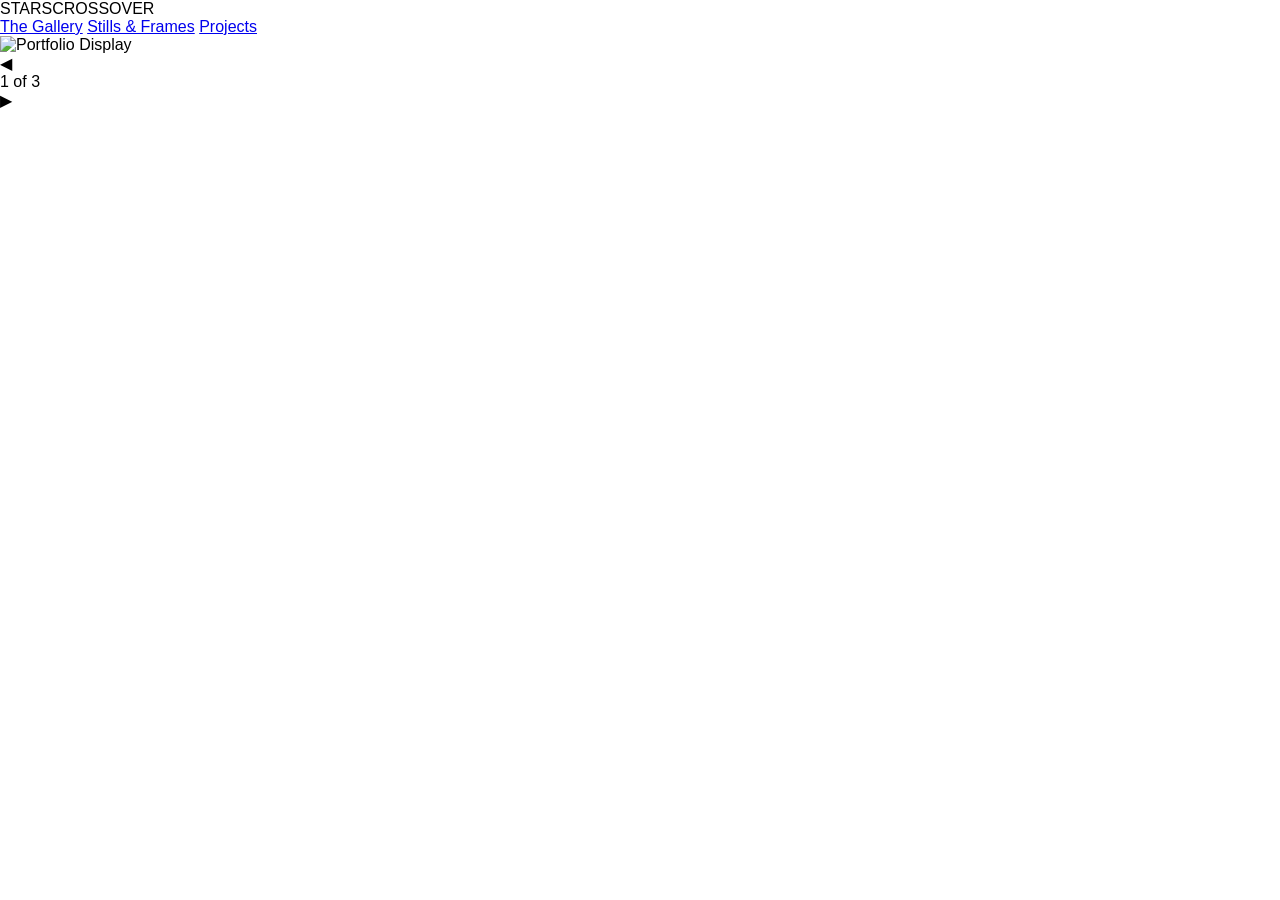
==== commit 2038fbb3: "Update index.html" ====
--- a/index.html
+++ b/index.html
@@ -6,104 +6,97 @@
     <title>STARSCROSSOVER</title>
     <link rel="stylesheet" href="./style.css">
 </head>
-<body class="header-position-left gallery-layout-default">
+<body>
 
-    <div id="canvasWrapper">
-        <div id="canvas">
-            
-            <!-- FIXED LEFT SIDEBAR (Stacked text layout) -->
-            <header id="headerWrapper">
-                <div id="logoWrapper">
-                    <h1 class="logo-text">STAR<br>CROSS<br>OVER</h1>
-                </div>
-                <nav id="mainNavigation">
-                    <a href="#" class="active-link" onclick="switchTab('gallery')">The Gallery</a>
-                    <a href="#" onclick="switchTab('stills')">Stills & Frames</a>
-                    <a href="#" onclick="switchTab('projects')">Projects</a>
-                </nav>
-            </header>
-
-            <!-- MAIN CONTAINER MATCHING SQS STRUCTURAL DNA -->
-            <main id="pageWrapper" role="main">
-                <section id="page">
-                    <div id="mainContent">
-                        <div id="galleryWrapper">
-                            <div id="slideshowwrapper">
-                                <div id="slideshow" class="sqs-gallery-design-stacked">
-                                    
-                                    <!-- All active frames loaded and waiting -->
-                                    <div class="slide loaded active" data-cat="gallery"><img src="https://i.imgur.com/qf37Ljo.jpeg" alt="G1"></div>
-                                    <div class="slide loaded" data-cat="gallery"><img src="https://picsum.photos/800/600?random=1" alt="G2"></div>
-                                    <div class="slide loaded" data-cat="gallery"><img src="https://picsum.photos/700/900?random=2" alt="G3"></div>
-                                    
-                                    <div class="slide loaded" data-cat="stills"><img src="https://picsum.photos/600/600?random=3" alt="S1"></div>
-                                    <div class="slide loaded" data-cat="stills"><img src="https://picsum.photos/800/700?random=4" alt="S2"></div>
-                                    
-                                    <div class="slide loaded" data-cat="projects"><img src="https://picsum.photos/800/600?random=5" alt="P1"></div>
-
-                                </div>
-                            </div>
-
-                            <!-- NATIVE CONTROLS (Click anywhere or use arrows to flip) -->
-                            <div class="gallery-controls">
-                                <div class="control prev-slide" onclick="changeSlide(-1)">◀</div>
-                                <div id="imageData" class="counter-display">1 of 3</div>
-                                <div class="control next-slide" onclick="changeSlide(1)">▶</div>
-                            </div>
-
-                        </div>
-                    </div>
-                </section>
-            </main>
-
-        </div>
+    <!-- TOP BRAND BAR (Inspired by image_3ce380.jpg) -->
+    <div id="topHeader">
+        <div class="header-title">STARSCROSSOVER</div>
     </div>
 
-    <!-- CLEAN SWITCHER RUNTIME -->
+    <!-- MAIN COMPOSITION CONTAINER (Inspired by image_3ce078.jpg) -->
+    <div id="siteCanvas">
+        
+        <!-- SIDE NAVIGATION PANEL -->
+        <aside id="sideNav">
+            <nav class="category-links">
+                <a href="#" class="active-item" onclick="switchCategory('gallery')">The Gallery</a>
+                <a href="#" onclick="switchCategory('stills')">Stills & Frames</a>
+                <a href="#" onclick="switchCategory('projects')">Projects</a>
+            </nav>
+        </aside>
+
+        <!-- LARGE DANIEL ARNOLD STYLE VIEWER AREA -->
+        <main id="viewerWorkspace">
+            <div class="image-display-frame">
+                <img id="active-photo" src="" alt="Portfolio Display">
+            </div>
+
+            <!-- ARROW SELECTORS BELOW IMAGE -->
+            <div class="viewer-interface">
+                <div class="arrow-trigger" onclick="shiftImage(-1)">◀</div>
+                <div id="imageIndicator" class="image-index-counter">1 of 3</div>
+                <div class="arrow-trigger" onclick="shiftImage(1)">▶</div>
+            </div>
+        </main>
+
+    </div>
+
+    <!-- LIGHTWEIGHT IMAGE RUNTIME -->
     <script>
-        let currentCat = 'gallery';
-        let currentIndex = 0;
+        // Update these exact URLs with your real hosted content links later!
+        const collectionData = {
+            gallery: [
+                "https://i.imgur.com/qf37Ljo.jpeg",
+                "https://images.unsplash.com/photo-1542038784456-1ea8e935640e?q=80&w=1200&auto=format&fit=crop",
+                "https://images.unsplash.com/photo-1506744038136-46273834b3fb?q=80&w=1200&auto=format&fit=crop"
+            ],
+            stills: [
+                "https://images.unsplash.com/photo-1516035069371-29a1b244cc32?q=80&w=1200&auto=format&fit=crop",
+                "https://images.unsplash.com/photo-1441974231531-c6227db76b6e?q=80&w=1200&auto=format&fit=crop"
+            ],
+            projects: [
+                "https://images.unsplash.com/photo-1531403009284-440f080d1e12?q=80&w=1200&auto=format&fit=crop"
+            ]
+        };
 
-        function getActiveSlides() {
-            return Array.from(document.querySelectorAll(`.slide[data-cat="${currentCat}"]`));
-        }
+        let activeCat = 'gallery';
+        let activeIdx = 0;
 
-        function render() {
-            const allSlides = document.querySelectorAll('.slide');
-            allSlides.forEach(s => s.classList.remove('active'));
-            
-            const activeSlides = getActiveSlides();
-            if (activeSlides.length > 0) {
-                if (currentIndex >= activeSlides.length) currentIndex = 0;
-                if (currentIndex < 0) currentIndex = activeSlides.length - 1;
-                
-                activeSlides[currentIndex].classList.add('active');
-                document.getElementById('imageData').textContent = `${currentIndex + 1} of ${activeSlides.length}`;
+        function refreshViewer() {
+            const list = collectionData[activeCat];
+            const imgNode = document.getElementById('active-photo');
+            const counterNode = document.getElementById('imageIndicator');
+
+            if (list && list.length > 0) {
+                imgNode.src = list[activeIdx];
+                counterNode.textContent = `${activeIdx + 1} of ${list.length}`;
             }
         }
 
-        function switchTab(cat) {
-            currentCat = cat;
-            currentIndex = 0;
+        function switchCategory(catName) {
+            activeCat = catName;
+            activeIdx = 0;
+
+            document.querySelectorAll('.category-links a').forEach(el => {
+                el.classList.remove('active-item');
+            });
             
-            document.querySelectorAll('#mainNavigation a').forEach(link => {
-                link.classList.remove('active-link');
-                if(link.textContent.toLowerCase().includes(cat === 'stills' ? 'stills' : cat)) {
-                    link.classList.add('active-link');
-                }
-            });
-
-            render();
+            event.target.classList.add('active-item');
+            refreshViewer();
             event.preventDefault();
         }
 
-        function changeSlide(direction) {
-            currentIndex += direction;
-            render();
+        function shiftImage(step) {
+            const list = collectionData[activeCat];
+            activeIdx += step;
+
+            if (activeIdx >= list.length) activeIdx = 0;
+            if (activeIdx < 0) activeIdx = list.length - 1;
+
+            refreshViewer();
         }
 
-        // Initialize view
-        window.onload = () => { render(); };
+        window.onload = () => { refreshViewer(); };
     </script>
 </body>
 </html>
--- a/style.css
+++ b/style.css
@@ -1,139 +1,175 @@
-/* ==========================================
-   RAW SIDE PANEL LAYOUT (DANIEL ARNOLD STYLE)
-   ========================================== */
+/* ==========================================================================
+   SQS STACKED PORTFOLIO REPLICATION (RAW URBAN MINIMALISM)
+   ========================================================================== */
 body {
     margin: 0;
     padding: 0;
     font-family: Arial, sans-serif;
     background-color: #fff;
     color: #000;
-    overflow: hidden; /* Prevents ugly double scrollbars */
 }
 
-.portfolio-container {
+#canvas {
     display: flex;
     width: 100vw;
     height: 100vh;
+    box-sizing: border-box;
 }
 
-/* Left Sidebar Panel */
-.side-panel {
-    width: 260px;
-    padding: 60px 40px;
+/* ==========================================================================
+   LEFT SIDEBAR PANEL (Matching image_3cfa68.png + Daniel Arnold)
+   ========================================================================== */
+#headerWrapper {
+    width: 240px;
+    padding: 60px 0 0 50px;
     display: flex;
     flex-direction: column;
     gap: 40px;
     flex-shrink: 0;
 }
 
-/* Stacked text header style from image_3cfa68.png */
-.logo-area h1 {
-    font-size: 1.6rem;
+/* Stacked massive bold letters exactly like image_3cfa68.png */
+.logo-text {
+    font-size: 1.8rem;
     font-weight: 900;
-    line-height: 1.1;
-    letter-spacing: 1px;
+    line-height: 1.05;
+    letter-spacing: 0.5px;
     text-transform: uppercase;
     margin: 0;
-    max-width: 150px; /* Forces text to stack cleanly like the image */
 }
 
-/* Clean vertical link column */
-.nav-links {
+#mainNavigation {
     display: flex;
     flex-direction: column;
-    gap: 15px;
+    gap: 12px;
 }
 
-.nav-links a {
+#mainNavigation a {
     color: #000;
     text-decoration: none;
     font-size: 1rem;
     font-weight: bold;
-    transition: color 0.2s ease;
+    transition: color 0.15s ease;
 }
 
-.nav-links a:hover {
+#mainNavigation a:hover {
     text-decoration: underline;
 }
 
-/* Selected link turns red just like Daniel Arnold's site! */
-.nav-links a.active {
+/* Active item highlighting red like the real deal */
+#mainNavigation a.active-link {
     color: #ff0000;
 }
 
-/* Main Display Viewer Window */
-.viewer-area {
+/* ==========================================================================
+   CENTERED VIEWPORT SLIDESHOW BLOCK
+   ========================================================================== */
+#pageWrapper {
     flex-grow: 1;
     display: flex;
     flex-direction: column;
     align-items: center;
     justify-content: center;
     padding: 40px;
-    background: #fff;
 }
 
-.image-wrapper {
-    max-width: 80%;
-    max-height: 75vh;
+#galleryWrapper {
     display: flex;
+    flex-direction: column;
+    align-items: center;
+    width: 100%;
+    max-width: 850px;
+}
+
+#slideshowwrapper {
+    width: 100%;
+    height: 70vh;
+    display: flex;
+    align-items: center;
+    justify-content: center;
+    position: relative;
+}
+
+.sqs-gallery-design-stacked {
+    width: 100%;
+    height: 100%;
+    position: relative;
+}
+
+/* Hidden state for non-active images */
+.slide {
+    position: absolute;
+    top: 0;
+    left: 0;
+    width: 100%;
+    height: 100%;
+    display: none;
     align-items: center;
     justify-content: center;
 }
 
-.image-wrapper img {
+/* Display active item instantly with zero fancy transitions */
+.slide.active {
+    display: flex;
+}
+
+.slide img {
     max-width: 100%;
-    max-height: 75vh;
+    max-height: 100%;
     width: auto;
     height: auto;
+    object-fit: contain;
     display: block;
-    object-fit: contain;
 }
 
-/* Arrow controls row */
-.controls-container {
+/* ==========================================================================
+   MINIMAL NAVIGATION CONTROLS ROW
+   ========================================================================== */
+.gallery-controls {
     display: flex;
     align-items: center;
-    gap: 20px;
-    margin-top: 25px;
-    width: 80%;
-    justify-content: flex-start; /* Aligns arrows to the bottom-left of the image */
+    gap: 15px;
+    margin-top: 20px;
+    width: 100%;
+    justify-content: flex-start; /* Keeps controls locked neat to left side under image */
 }
 
-.arrow-buttons button {
-    background: none;
-    border: none;
-    font-size: 1.2rem;
+.control {
+    font-size: 1rem;
     cursor: pointer;
     color: #000;
-    padding: 5px 10px;
+    user-select: none;
+    padding: 2px 8px;
 }
 
-.arrow-buttons button:hover {
+.control:hover {
     color: #ff0000;
 }
 
-.counter {
+.counter-display {
     font-size: 0.9rem;
-    color: #666;
-    font-family: Arial, sans-serif;
+    color: #000;
 }
 
-/* Mobile responsive crash-tweak */
+/* ==========================================================================
+   RESPONSIVE OVERRIDES FOR PORTABLE DEVICES
+   ========================================================================== */
 @media (max-width: 768px) {
-    .portfolio-container {
+    #canvas {
         flex-direction: column;
+        height: auto;
         overflow-y: auto;
     }
-    .side-panel {
+    #headerWrapper {
         width: 100%;
         padding: 30px;
         box-sizing: border-box;
+        gap: 20px;
     }
-    .viewer-area {
+    #pageWrapper {
         padding: 20px;
-        height: auto;
     }
-    .image-wrapper {
-        max-width: 100%;
+    #slideshowwrapper {
+        height: 50vh;
     }
 }
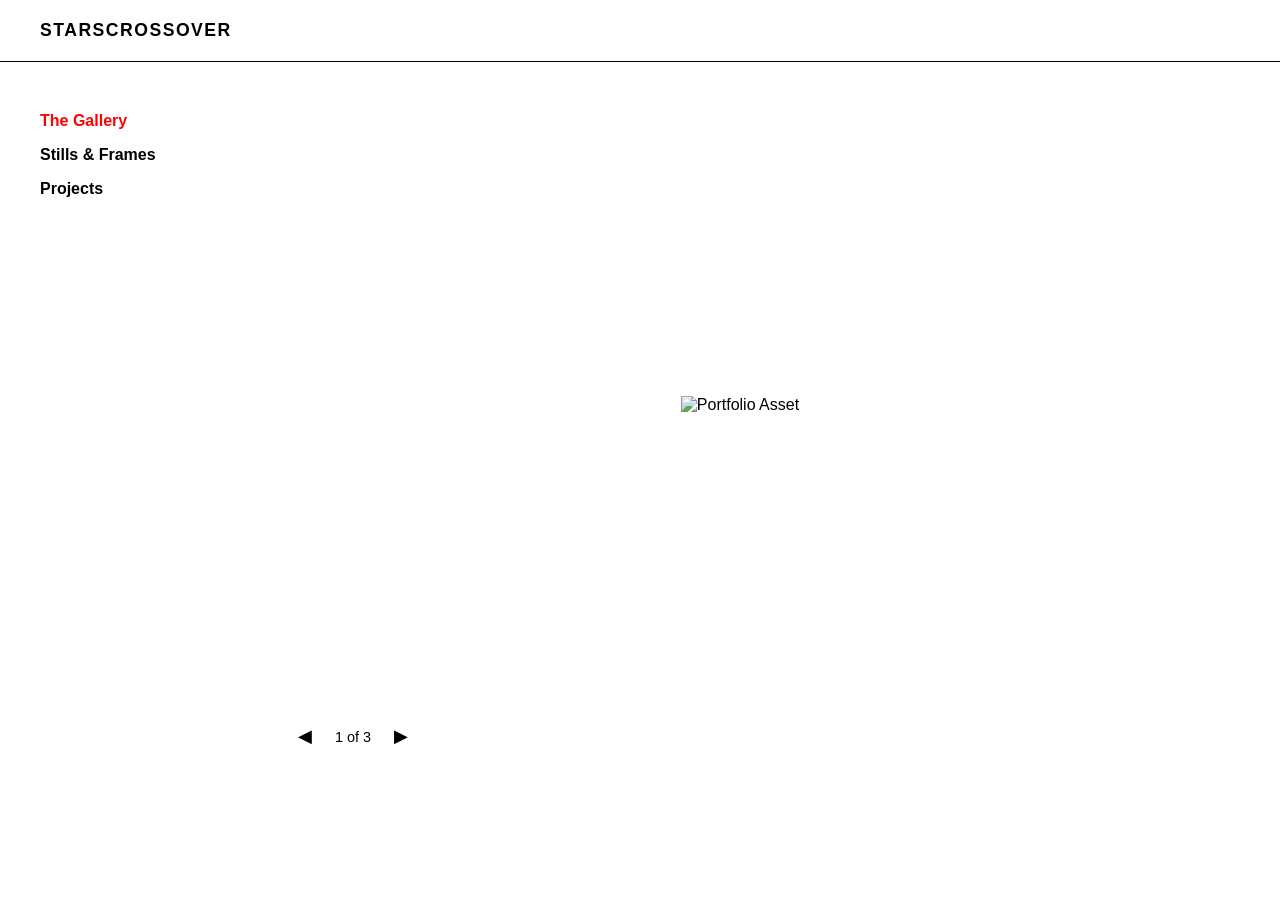
==== commit a95fe96a: "Update index.html" ====
--- a/index.html
+++ b/index.html
@@ -4,19 +4,161 @@
     <meta charset="UTF-8">
     <meta name="viewport" content="width=device-width, initial-scale=1.0">
     <title>STARSCROSSOVER</title>
-    <link rel="stylesheet" href="./style.css">
+    
+    <!-- RAW EMBEDDED CSS TO FORCE INSTANT CACHE REFRESH -->
+    <style>
+        * {
+            box-sizing: border-box;
+        }
+
+        body {
+            margin: 0;
+            padding: 0;
+            font-family: Arial, sans-serif;
+            background-color: #fff;
+            color: #000;
+            overflow-x: hidden;
+        }
+
+        /* TOP BLACK LINE & BRAND TITLE (Matches image_3ce380.jpg) */
+        #topHeader {
+            width: 100%;
+            padding: 20px 40px;
+            border-bottom: 1px solid #000; /* Crisp minimalist border line */
+            background: #fff;
+        }
+
+        .header-title {
+            font-size: 1.1rem;
+            font-weight: bold;
+            letter-spacing: 1.5px;
+            text-transform: uppercase;
+        }
+
+        /* MAIN TWO-COLUMN CANVAS (Matches Daniel Arnold composition) */
+        #siteCanvas {
+            display: flex;
+            width: 100vw;
+            min-height: calc(100vh - 65px);
+        }
+
+        /* Left Side Panel Navigation */
+        #sideNav {
+            width: 240px;
+            padding: 50px 0 0 40px;
+            flex-shrink: 0;
+        }
+
+        .category-links {
+            display: flex;
+            flex-direction: column;
+            gap: 16px;
+        }
+
+        .category-links a {
+            color: #000;
+            text-decoration: none;
+            font-size: 1rem;
+            font-weight: bold;
+            text-transform: none; /* Keeps it raw and clean */
+            transition: color 0.15s ease;
+        }
+
+        .category-links a:hover {
+            text-decoration: underline;
+        }
+
+        /* Active section turns red like real SQS templates */
+        .category-links a.active-item {
+            color: #ff0000;
+        }
+
+        /* EXPANSIVE VISUAL DISPLAY CONTAINER */
+        #viewerWorkspace {
+            flex-grow: 1;
+            display: flex;
+            flex-direction: column;
+            align-items: center;
+            justify-content: flex-start;
+            padding: 50px 60px 40px 20px;
+        }
+
+        /* Fixes the tiny shrunken image box error from image_3cd938.png */
+        .image-display-frame {
+            width: 100%;
+            max-width: 900px; 
+            height: 65vh;
+            display: flex;
+            align-items: center;
+            justify-content: center;
+            background: #fff;
+        }
+
+        .image-display-frame img {
+            max-width: 100%;
+            max-height: 100%;
+            width: auto;
+            height: auto;
+            object-fit: contain;
+            display: block;
+        }
+
+        /* CONTROLS BAR POSITIONED DIRECTLY UNDER IMAGE */
+        .viewer-interface {
+            display: flex;
+            align-items: center;
+            gap: 15px;
+            margin-top: 25px;
+            width: 100%;
+            max-width: 900px;
+            justify-content: flex-start; /* Aligns buttons cleanly under image left side */
+        }
+
+        .arrow-trigger {
+            font-size: 1.1rem;
+            cursor: pointer;
+            color: #000;
+            user-select: none;
+            padding: 4px 8px;
+        }
+
+        .arrow-trigger:hover {
+            color: #ff0000;
+        }
+
+        .image-index-counter {
+            font-size: 0.9rem;
+            color: #000;
+        }
+
+        /* Mobile Adjustments */
+        @media (max-width: 768px) {
+            #siteCanvas {
+                flex-direction: column;
+            }
+            #sideNav {
+                width: 100%;
+                padding: 30px;
+            }
+            #viewerWorkspace {
+                padding: 20px;
+            }
+            .image-display-frame {
+                height: 45vh;
+            }
+        }
+    </style>
 </head>
 <body>
 
-    <!-- TOP BRAND BAR (Inspired by image_3ce380.jpg) -->
+    <!-- Top Header Component -->
     <div id="topHeader">
         <div class="header-title">STARSCROSSOVER</div>
     </div>
 
-    <!-- MAIN COMPOSITION CONTAINER (Inspired by image_3ce078.jpg) -->
+    <!-- Main Workspace -->
     <div id="siteCanvas">
         
-        <!-- SIDE NAVIGATION PANEL -->
         <aside id="sideNav">
             <nav class="category-links">
                 <a href="#" class="active-item" onclick="switchCategory('gallery')">The Gallery</a>
@@ -25,13 +167,11 @@
             </nav>
         </aside>
 
-        <!-- LARGE DANIEL ARNOLD STYLE VIEWER AREA -->
         <main id="viewerWorkspace">
             <div class="image-display-frame">
-                <img id="active-photo" src="" alt="Portfolio Display">
+                <img id="active-photo" src="" alt="Portfolio Asset">
             </div>
 
-            <!-- ARROW SELECTORS BELOW IMAGE -->
             <div class="viewer-interface">
                 <div class="arrow-trigger" onclick="shiftImage(-1)">◀</div>
                 <div id="imageIndicator" class="image-index-counter">1 of 3</div>
@@ -41,9 +181,9 @@
 
     </div>
 
-    <!-- LIGHTWEIGHT IMAGE RUNTIME -->
+    <!-- CLEAN SWITCHER RUNTIME -->
     <script>
-        // Update these exact URLs with your real hosted content links later!
+        // Replace these URLs anytime with your own content links!
         const collectionData = {
             gallery: [
                 "https://i.imgur.com/qf37Ljo.jpeg",
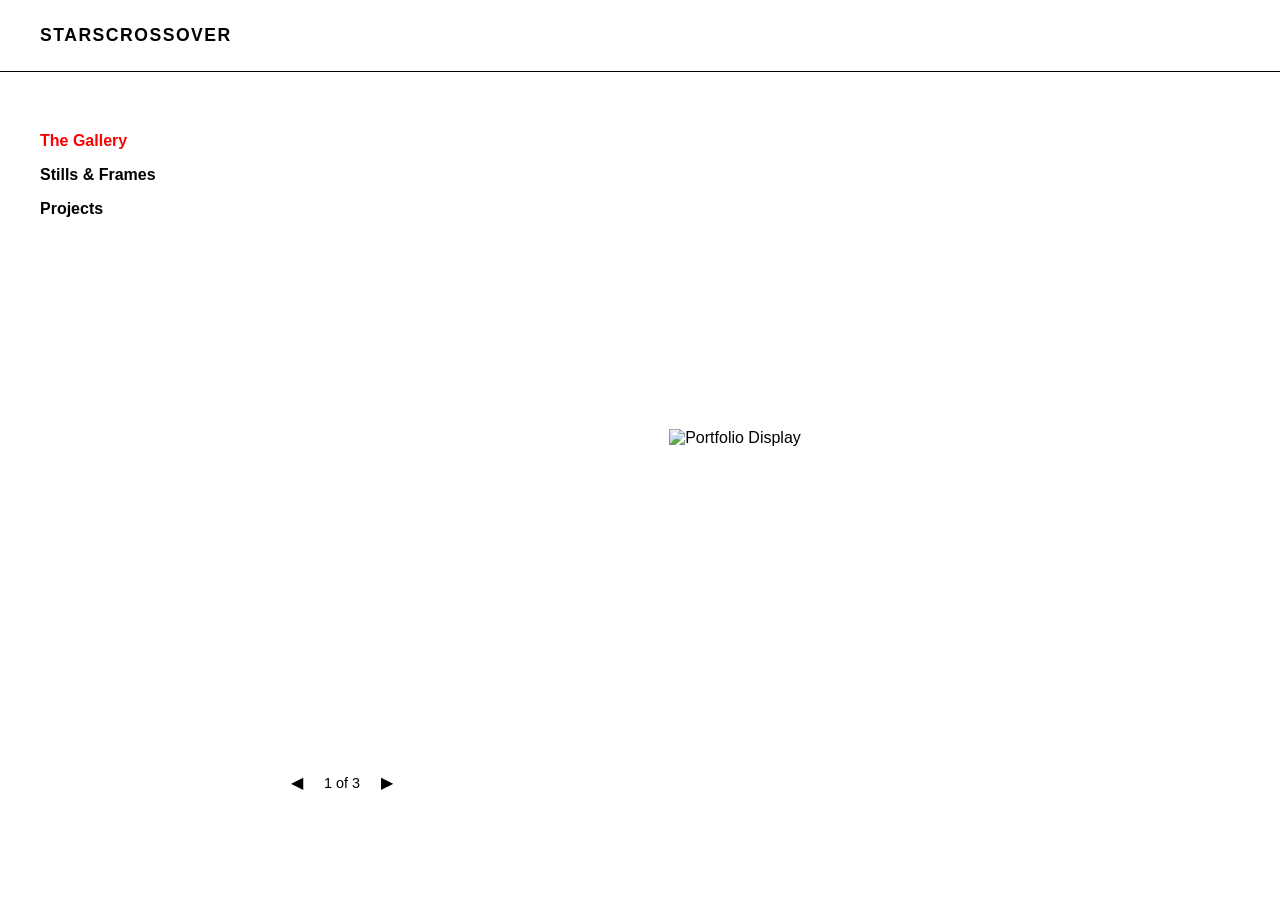
==== commit 40134633: "Update index.html" ====
--- a/index.html
+++ b/index.html
@@ -4,161 +4,20 @@
     <meta charset="UTF-8">
     <meta name="viewport" content="width=device-width, initial-scale=1.0">
     <title>STARSCROSSOVER</title>
-    
-    <!-- RAW EMBEDDED CSS TO FORCE INSTANT CACHE REFRESH -->
-    <style>
-        * {
-            box-sizing: border-box;
-        }
-
-        body {
-            margin: 0;
-            padding: 0;
-            font-family: Arial, sans-serif;
-            background-color: #fff;
-            color: #000;
-            overflow-x: hidden;
-        }
-
-        /* TOP BLACK LINE & BRAND TITLE (Matches image_3ce380.jpg) */
-        #topHeader {
-            width: 100%;
-            padding: 20px 40px;
-            border-bottom: 1px solid #000; /* Crisp minimalist border line */
-            background: #fff;
-        }
-
-        .header-title {
-            font-size: 1.1rem;
-            font-weight: bold;
-            letter-spacing: 1.5px;
-            text-transform: uppercase;
-        }
-
-        /* MAIN TWO-COLUMN CANVAS (Matches Daniel Arnold composition) */
-        #siteCanvas {
-            display: flex;
-            width: 100vw;
-            min-height: calc(100vh - 65px);
-        }
-
-        /* Left Side Panel Navigation */
-        #sideNav {
-            width: 240px;
-            padding: 50px 0 0 40px;
-            flex-shrink: 0;
-        }
-
-        .category-links {
-            display: flex;
-            flex-direction: column;
-            gap: 16px;
-        }
-
-        .category-links a {
-            color: #000;
-            text-decoration: none;
-            font-size: 1rem;
-            font-weight: bold;
-            text-transform: none; /* Keeps it raw and clean */
-            transition: color 0.15s ease;
-        }
-
-        .category-links a:hover {
-            text-decoration: underline;
-        }
-
-        /* Active section turns red like real SQS templates */
-        .category-links a.active-item {
-            color: #ff0000;
-        }
-
-        /* EXPANSIVE VISUAL DISPLAY CONTAINER */
-        #viewerWorkspace {
-            flex-grow: 1;
-            display: flex;
-            flex-direction: column;
-            align-items: center;
-            justify-content: flex-start;
-            padding: 50px 60px 40px 20px;
-        }
-
-        /* Fixes the tiny shrunken image box error from image_3cd938.png */
-        .image-display-frame {
-            width: 100%;
-            max-width: 900px; 
-            height: 65vh;
-            display: flex;
-            align-items: center;
-            justify-content: center;
-            background: #fff;
-        }
-
-        .image-display-frame img {
-            max-width: 100%;
-            max-height: 100%;
-            width: auto;
-            height: auto;
-            object-fit: contain;
-            display: block;
-        }
-
-        /* CONTROLS BAR POSITIONED DIRECTLY UNDER IMAGE */
-        .viewer-interface {
-            display: flex;
-            align-items: center;
-            gap: 15px;
-            margin-top: 25px;
-            width: 100%;
-            max-width: 900px;
-            justify-content: flex-start; /* Aligns buttons cleanly under image left side */
-        }
-
-        .arrow-trigger {
-            font-size: 1.1rem;
-            cursor: pointer;
-            color: #000;
-            user-select: none;
-            padding: 4px 8px;
-        }
-
-        .arrow-trigger:hover {
-            color: #ff0000;
-        }
-
-        .image-index-counter {
-            font-size: 0.9rem;
-            color: #000;
-        }
-
-        /* Mobile Adjustments */
-        @media (max-width: 768px) {
-            #siteCanvas {
-                flex-direction: column;
-            }
-            #sideNav {
-                width: 100%;
-                padding: 30px;
-            }
-            #viewerWorkspace {
-                padding: 20px;
-            }
-            .image-display-frame {
-                height: 45vh;
-            }
-        }
-    </style>
+    <!-- The ?v=2.0 at the end kills the old cache completely -->
+    <link rel="stylesheet" href="./style.css?v=2.0">
 </head>
 <body>
 
-    <!-- Top Header Component -->
+    <!-- TOP HEADER LINE AND TITLE (Matches image_3ce380.jpg) -->
     <div id="topHeader">
         <div class="header-title">STARSCROSSOVER</div>
     </div>
 
-    <!-- Main Workspace -->
+    <!-- MAIN TWO-COLUMN CANVAS (Matches Daniel Arnold composition) -->
     <div id="siteCanvas">
         
+        <!-- SIDE NAVIGATION PANEL -->
         <aside id="sideNav">
             <nav class="category-links">
                 <a href="#" class="active-item" onclick="switchCategory('gallery')">The Gallery</a>
@@ -167,11 +26,13 @@
             </nav>
         </aside>
 
+        <!-- PORTFOLIO VIEWER -->
         <main id="viewerWorkspace">
             <div class="image-display-frame">
-                <img id="active-photo" src="" alt="Portfolio Asset">
+                <img id="active-photo" src="" alt="Portfolio Display">
             </div>
 
+            <!-- CONTROLS ROW -->
             <div class="viewer-interface">
                 <div class="arrow-trigger" onclick="shiftImage(-1)">◀</div>
                 <div id="imageIndicator" class="image-index-counter">1 of 3</div>
@@ -181,21 +42,20 @@
 
     </div>
 
-    <!-- CLEAN SWITCHER RUNTIME -->
+    <!-- LIGHTWEIGHT IMAGE RUNTIME -->
     <script>
-        // Replace these URLs anytime with your own content links!
         const collectionData = {
             gallery: [
                 "https://i.imgur.com/qf37Ljo.jpeg",
-                "https://images.unsplash.com/photo-1542038784456-1ea8e935640e?q=80&w=1200&auto=format&fit=crop",
-                "https://images.unsplash.com/photo-1506744038136-46273834b3fb?q=80&w=1200&auto=format&fit=crop"
+                "https://images.unsplash.com/photo-1542038784456-1ea8e935640e?q=80&w=1200",
+                "https://images.unsplash.com/photo-1506744038136-46273834b3fb?q=80&w=1200"
             ],
             stills: [
-                "https://images.unsplash.com/photo-1516035069371-29a1b244cc32?q=80&w=1200&auto=format&fit=crop",
-                "https://images.unsplash.com/photo-1441974231531-c6227db76b6e?q=80&w=1200&auto=format&fit=crop"
+                "https://images.unsplash.com/photo-1516035069371-29a1b244cc32?q=80&w=1200",
+                "https://images.unsplash.com/photo-1441974231531-c6227db76b6e?q=80&w=1200"
             ],
             projects: [
-                "https://images.unsplash.com/photo-1531403009284-440f080d1e12?q=80&w=1200&auto=format&fit=crop"
+                "https://images.unsplash.com/photo-1531403009284-440f080d1e12?q=80&w=1200"
             ]
         };
 
--- a/style.css
+++ b/style.css
@@ -0,0 +1,150 @@
+/* ==========================================================================
+   RAW MINIMALIST LAYOUT FRAMEWORK
+   ========================================================================== */
+* {
+    box-sizing: border-box;
+}
+
+body {
+    margin: 0;
+    padding: 0;
+    font-family: Arial, sans-serif;
+    background-color: #fff;
+    color: #000;
+    overflow-x: hidden;
+}
+
+/* TOP DIVISION HEADLINE (Directly inspired by image_3ce380.jpg) */
+#topHeader {
+    width: 100%;
+    padding: 25px 40px;
+    border-bottom: 1px solid #000; /* Sharp clean raw border division line */
+    background: #fff;
+}
+
+.header-title {
+    font-size: 1.1rem;
+    font-weight: bold;
+    letter-spacing: 1.5px;
+    text-transform: uppercase;
+}
+
+/* ==========================================================================
+   MAIN FLEXBOX LAYOUT (Directly inspired by image_3ce078.jpg)
+   ========================================================================== */
+#siteCanvas {
+    display: flex;
+    width: 100vw;
+    min-height: calc(100vh - 75px);
+}
+
+/* Left Sidebar Menu Column */
+#sideNav {
+    width: 250px;
+    padding: 60px 0 0 40px;
+    flex-shrink: 0;
+}
+
+.category-links {
+    display: flex;
+    flex-direction: column;
+    gap: 16px;
+}
+
+.category-links a {
+    color: #000;
+    text-decoration: none;
+    font-size: 1rem;
+    font-weight: bold;
+    transition: color 0.15s ease;
+}
+
+.category-links a:hover {
+    text-decoration: underline;
+}
+
+/* Active navigation item highlighting */
+.category-links a.active-item {
+    color: #ff0000;
+}
+
+/* ==========================================================================
+   EXPANSIVE WORKSPACE DISPLAY VIEWER
+   ========================================================================== */
+#viewerWorkspace {
+    flex-grow: 1;
+    display: flex;
+    flex-direction: column;
+    align-items: center;
+    justify-content: flex-start;
+    padding: 60px 80px 40px 20px; /* Provides organic breathing space on the right */
+}
+
+/* Fixes the tiny preview glitch in your layout */
+.image-display-frame {
+    width: 100%;
+    max-width: 900px; /* Allows your images to stretch out and be seen clearly */
+    height: 68vh;
+    display: flex;
+    align-items: center;
+    justify-content: center;
+    background: #fff;
+}
+
+.image-display-frame img {
+    max-width: 100%;
+    max-height: 100%;
+    width: auto;
+    height: auto;
+    object-fit: contain;
+    display: block;
+}
+
+/* Interface Interaction Row sitting neatly beneath photo container */
+.viewer-interface {
+    display: flex;
+    align-items: center;
+    gap: 15px;
+    margin-top: 25px;
+    width: 100%;
+    max-width: 900px;
+    justify-content: flex-start; /* Locks navigation to bottom-left corner of the image */
+}
+
+.arrow-trigger {
+    font-size: 1rem;
+    cursor: pointer;
+    color: #000;
+    user-select: none;
+    padding: 4px 6px;
+    transition: color 0.1s ease;
+}
+
+.arrow-trigger:hover {
+    color: #ff0000;
+}
+
+.image-index-counter {
+    font-size: 0.9rem;
+    color: #000;
+    font-weight: normal;
+}
+
+/* ==========================================================================
+   MOBILE SCALING FALLBACK
+   ========================================================================== */
+@media (max-width: 768px) {
+    #siteCanvas {
+        flex-direction: column;
+    }
+    #sideNav {
+        width: 100%;
+        padding: 30px;
+    }
+    #viewerWorkspace {
+        padding: 20px;
+    }
+    .image-display-frame {
+        height: 45vh;
+    }
+}
